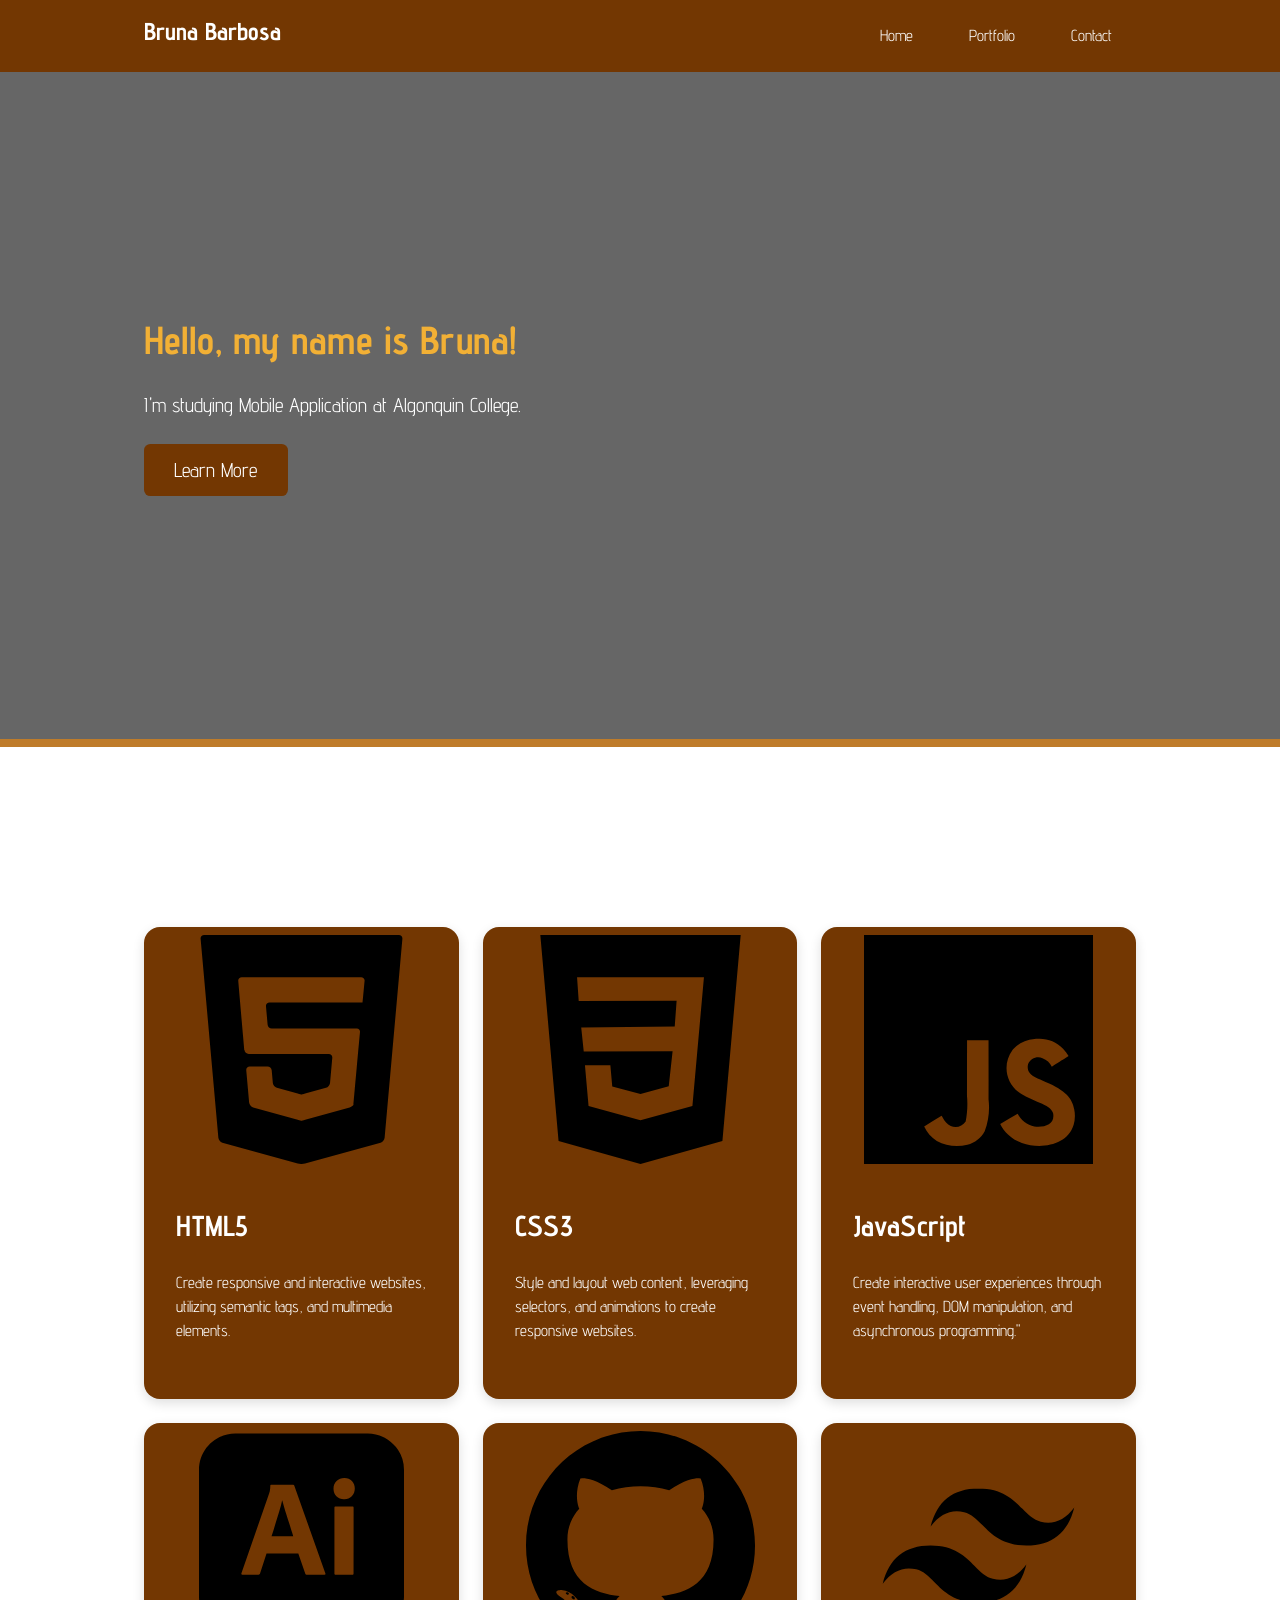
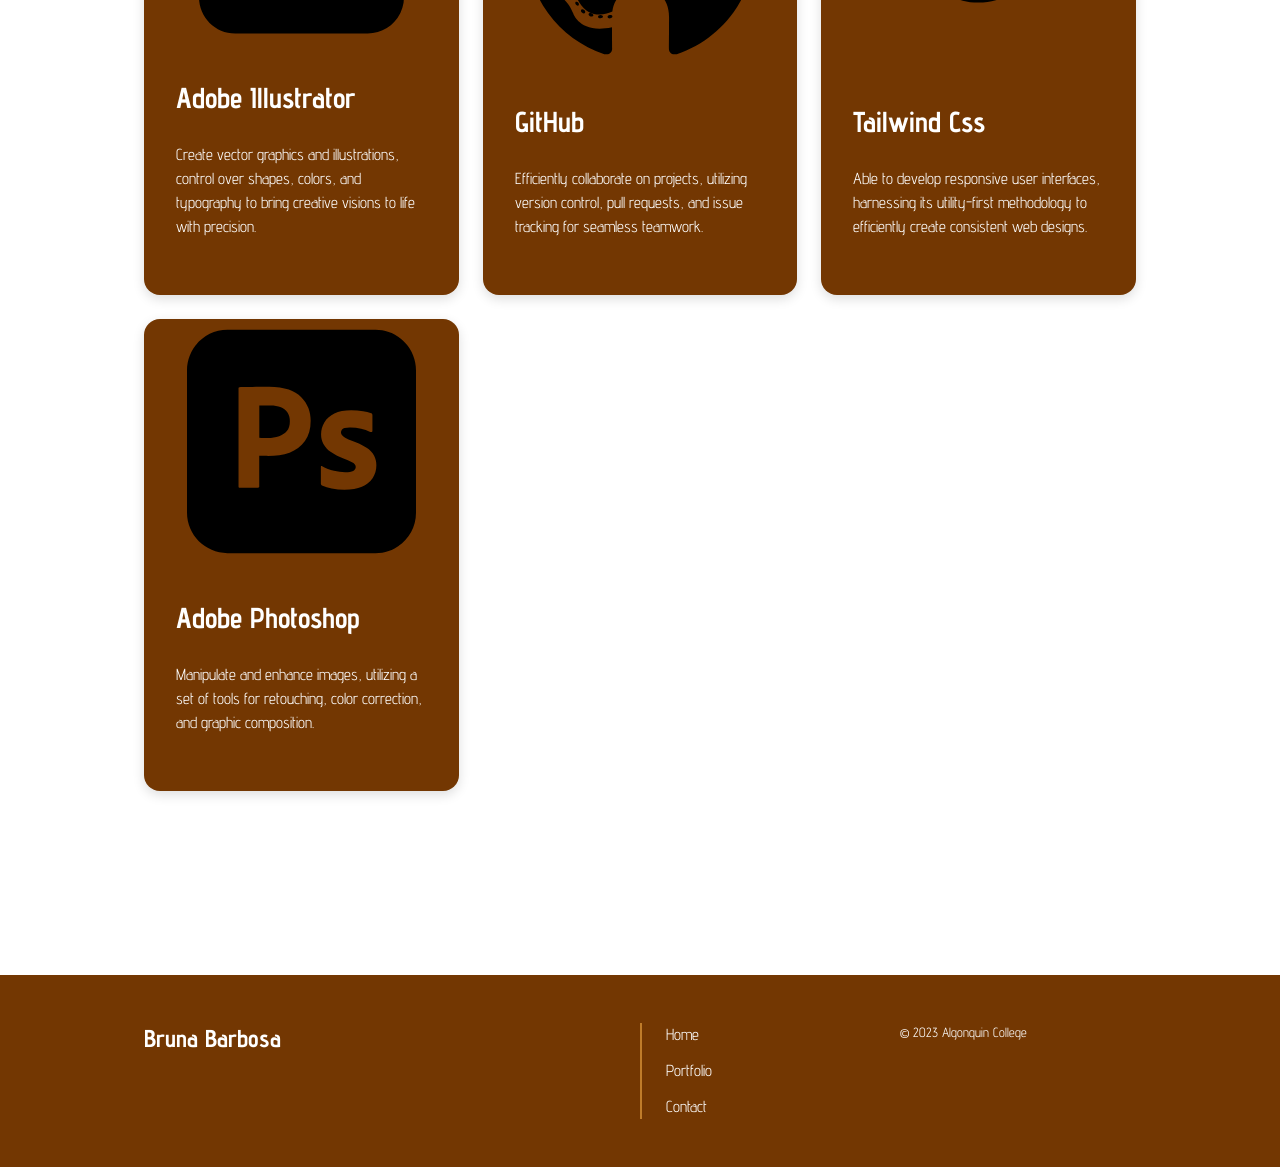
==== index.html @ 7299db68 "Full Porject done" ====
<!DOCTYPE html>
<html lang="en">
  <head>
    <meta charset="UTF-8" />
    <meta name="viewport" content="width=device-width, initial-scale=1.0" />
    <title>Bruna Barbosa</title>
    <link rel="preconnect" href="https://fonts.googleapis.com">
<link rel="preconnect" href="https://fonts.gstatic.com" crossorigin>
<link href="https://fonts.googleapis.com/css2?family=Advent+Pro:ital,wght@0,100;0,400;0,700;1,100;1,400;1,700&family=Rubik:ital,wght@0,400;0,700;1,400;1,700&display=swap" rel="stylesheet">
    <link rel="stylesheet" href="./css/main.css" />
  </head>
  <body>
    <section class="body--content">
      <header class="header">
        <div class="container">
          <h1 class="header__title">Bruna Barbosa</h1>
          <nav>
            <ul class="header__list">
              <li><a href="./index.html" class="header__link">Home</a></li>
              <li>
                <a href="./portfolio.html" class="header__link">Portfolio</a>
              </li>
              <li><a href="./contact.html" class="header__link">Contact</a></li>
            </ul>
          </nav>
        </div>
      </header>

      <section class="banner banner--large">
        <div class="container">
          <div class="banner__content">
            <h2 class="banner__title">Hello, my name is Bruna!</h2>
            <p class="banner__text">
              I'm studying Mobile Application at Algonquin College.
            </p>
            <a href="#" class="btn btn--secondary btn--large">Learn More</a>
          </div>
        </div>
      </section>

      <section class="card-group">
        <div class="container">
          <h1>Technologies</h1>
          <ul class="grid">
            <li class="grid-card">
              <div class="card">
                <img class="card__img" src="./icons/html.svg" alt="html icon" />
                <div class="card__info">
                  <h2 class="card__title">HTML5</h2>
                  <p class="card__text">
                    Create responsive and interactive websites, utilizing
                    semantic tags, and multimedia elements.
                  </p>
                </div>
              </div>
            </li>
            <li class="grid-card">
              <div class="card">
                <img class="card__img" src="./icons/css.svg" alt="css icon" />
                <div class="card__info">
                  <h2 class="card__title">CSS3</h2>
                  <p class="card__text">
                    Style and layout web content, leveraging selectors, and
                    animations to create responsive websites.
                  </p>
                </div>
              </div>
            </li>
            <li class="grid-card">
              <div class="card">
                <img
                  class="card__img"
                  src="./icons/js.svg"
                  alt="Javascript icon"
                />
                <div class="card__info">
                  <h2 class="card__title">JavaScript</h2>
                  <p class="card__text">
                    Create interactive user experiences through event
                    handling, DOM manipulation, and asynchronous programming."
                  </p>
                </div>
              </div>
            </li>
            <li class="grid-card">
              <div class="card">
                <img
                  class="card__img"
                  src="./icons/ai.svg"
                  alt="Adobe Illustrator icon"
                />
                <div class="card__info">
                  <h2 class="card__title">Adobe Illustrator</h2>
                  <p class="card__text">
                    Create vector graphics and illustrations, control over
                    shapes, colors, and typography to bring creative visions to
                    life with precision.
                  </p>
                </div>
              </div>
            </li>
            <li class="grid-card">
              <div class="card">
                <img
                  class="card__img"
                  src="./icons/github.svg"
                  alt="github icon"
                />
                <div class="card__info">
                  <h2 class="card__title">GitHub</h2>
                  <p class="card__text">
                    Efficiently collaborate on projects, utilizing version
                    control, pull requests, and issue tracking for seamless
                    teamwork.
                  </p>
                </div>
              </div>
            </li>
            <li class="grid-card">
              <div class="card">
                <img
                  class="card__img"
                  src="./icons/tailwindcss.svg"
                  alt="tailwindcss icon"
                />
                <div class="card__info">
                  <h2 class="card__title">Tailwind Css</h2>
                  <p class="card__text">
                    Able to develop responsive user interfaces, harnessing its
                    utility-first methodology to efficiently create consistent
                    web designs.
                  </p>
                </div>
              </div>
            </li>
            <li class="grid-card">
              <div class="card">
                <img
                  class="card__img"
                  src="./icons/photoshop.svg"
                  alt="photoshop icon"
                />
                <div class="card__info">
                  <h2 class="card__title">Adobe Photoshop</h2>
                  <p class="card__text">
                    Manipulate and enhance images, utilizing a set of tools for
                    retouching, color correction, and graphic composition.
                  </p>
                </div>
              </div>
            </li>
          </ul>
        </div>
      </section>
    </section>
    <footer class="footer">
      <div class="container">
        <a href="/" class="footer__logo">
          <span class="footer__title">Bruna Barbosa</span>
        </a>

        <nav class="footer__nav">
          <ul class="footer__list">
            <li><a href="./index.html" class="footer__link">Home</a></li>
            <li>
              <a href="./portfolio.html" class="footer__link">Portfolio</a>
            </li>
            <li><a href="./contact.html" class="footer__link">Contact</a></li>
          </ul>
        </nav>

        <small class="footer__copyright"> &copy; 2023 Algonquin College </small>
      </div>
    </footer>
  </body>
</html>
---- css/main.css ----
:root {
  --Brand-Primary: #fff;
  --Brand-Primary-Light: #401e01;
  --Brand-Secondary: #733702;
  --Brand-Secondary-Pale: #bf7c2a;
  --Brand-Accent: #f2b035;
  --Brand-Tertiary: #fff;
  --Brand-Quaternary: #000;
  --Shadow: 0 0.25rem 0.75rem #0002;
  --Radius: 1em;
}

/* Box sizing rules*/
*,
*::before,
*::after {
  box-sizing: border-box;
}

/* Set core root defaults */
html {
  line-height: 1.5;
  font-family: Advent Pro, system-ui, -apple-system, BlinkMacSystemFont,
    "Segoe UI", Oxygen, Ubuntu, Cantarell, "Open Sans", "Helvetica Neue",
    sans-serif;
}

html:focus-within {
  scroll-behavior: smooth;
}

/* Set core body defaults */
body {
  min-height: 100vh;
  text-rendering: optimizeSpeed;
  margin: 0;
}

/* Update default margin */
h1,
h2,
h3,
h4,
h5,
h6,
p,
figure,
blockquote,
ul,
ol,
dl,
dd {
  margin: 0 0 1.5rem;
}

/* Remove list styles on ul, ol elements with a list role, which suggests default styling will be removed */
ul[role="list"],
ol[role="list"] {
  list-style: none;
}

/* A elements that don't have a class get default styles */
a {
  text-decoration-skip-ink: auto;
  color: #36bf7f;
}

a:hover,
a:focus-visible {
  color: #d96666;
}

/* Make images easier to work with */
img,
picture {
  max-width: 100%;
  display: block;
}

svg {
  fill: currentColor;
}

svg:not(:root) {
  overflow: hidden;
}

/* Inherit fonts for inputs and buttons */
input,
button,
textarea,
select {
  font: inherit;
}

/* Remove all animations, transitions and smooth scroll for people that prefer not to see them */
@media (prefers-reduced-motion: reduce) {
  html:focus-within {
    scroll-behavior: auto;
  }

  *,
  *::before,
  *::after {
    animation-duration: 0.01ms !important;
    animation-iteration-count: 1 !important;
    transition-duration: 0.01ms !important;
    scroll-behavior: auto !important;
  }
}

/* ---------- Containers ---------- */

.container {
  width: min(65em, 100%);
  margin: 0 auto;
  padding-left: 1.5rem;
  padding-right: 1.5rem;
}

.container--text {
  width: min(45em, 100%);
}

/* Basic Button */

.btn {
  display: inline-block;
  padding: 0.55em 1.5em 0.5em;
  background-color: #394a59;
  border: 0.125 rem solid #394a59;
  color: #fff;
  border-radius: 0.25em;

  /* Link necessary styles */
  text-decoration: none;

  /* button necessary styles */
  cursor: pointer;
  font-family: inherit;
  font-size: inherit;
}

.btn:hover,
btn:focus-visible {
  background-color: var(--Brand-Accent);
  border-color: var(--Brand-Accent);
}

.btn--secondary {
  background-color: #36bf7f;
  border-color: #36bf7f;
  color: #000;
}

.btn--secondary:hover,
.btn--secondary:focus-visible {
  background-color: #75d3a7;
  border-color: #75d3a7;
  color: #000;
}

.btn--large {
  font-size: 1.15 rem;
}

/* Navbar Styles */

.header {
  background-color: var(--Brand-Secondary);
  color: var(--Brand-Tertiary);
}

.header .container {
  display: flex;
  flex-direction: column;
  align-items: center;
  gap: 1.5rem;
  padding-left: 0;
  padding-right: 0;
}

.header__title {
  padding-top: 1rem;
  font-size: 1.525rem;
  font-weight: bold;
  line-height: 1.3;
}

.header__list {
  padding: 0;
  margin: 0;
  list-style-type: none;
  flex-direction: column;
  display: block;
  width: 100%;
}

.header__link {
  color: var(--Brand-Tertiary);
  text-decoration: none;
  align-items: center;
  text-align: center;
  display: block;
  padding: 0.9rem;
}

.header__link:hover,
.header__link:focus {
  color: var(--Brand-Tertiary);
  background-color: var(--Brand-Secondary-Pale);
}

@media only screen and (min-width: 45em) {
  .header .container {
    flex-direction: row;
    justify-content: space-between;
    padding-left: 1.5rem;
    padding-right: 1.5rem;
  }

  .header__list {
    display: flex;
    flex-direction: row;
    width: auto;
    gap: 0.5rem;
  }

  .header__title {
    display: flex;
    align-items: center;
  }

  .header__link {
    display: flex;
    padding: 1.5rem;
  }
}

/* ---------- Banner ---------- */
.banner {
  background-image: linear-gradient(to bottom, #0009, #0009),
    url(../images/Banner.jpg);
  background-position: center;
  background-size: cover;
  border-bottom: 0.5rem solid var(--Brand-Secondary-Pale);

  .banner__title,
  .banner__text,
  .btn {
    translate: -3rem;
    opacity: 0;
    animation: slide_in 0.5s 1s forwards;
  }

  .banner__text {
    animation-delay: 1.2s;
  }

  .btn {
    animation-delay: 1.4s;
  }

  .banner__content {
    animation: wiggle 2s linear;
    animation-delay: 1.6s;
  }
}

.banner .container {
  min-height: 50vh;
  display: flex;
  justify-content: flex;
  align-items: center;
  padding-top: 3rem;
  padding-bottom: 3rem;
}

.banner__content {
  width: min(35em, 100%);
}

.banner__title {
  font-size: 1.756rem;
  line-height: 1.3;
  color: var(--Brand-Accent);
}

.banner__text {
  font-size: 1.15rem;
  color: var(--Brand-Tertiary);
}

.banner--large {
  min-height: 75vh;
  display: flex;
  align-items: center;
}

@media only screen and (min-width: 45em) {
  .banner__title {
    font-size: 2.069rem;
  }
  .banner__text,
  .btn--large {
    font-size: 1.2rem;
  }
}

@media only screen and (min-width: 60em) {
  .banner__title {
    font-size: 2.444rem;
  }

  .banner__text,
  .btn--large {
    font-size: 1.25rem;
  }
}

/* ---------- Animations ---------- */

@keyframes slide_in {
  from {
    translate: -3rem;
    opacity: 0;
  }

  to {
    translate: 0;
    opacity: 1;
  }
}

@keyframes wiggle {
  0%,
  7% {
    transform: rotateZ(0);
  }
  15% {
    transform: rotateZ(-15deg);
  }
  20% {
    transform: rotateZ(10deg);
  }
  25% {
    transform: rotateZ(-10deg);
  }
  30% {
    transform: rotateZ(6deg);
  }
  35% {
    transform: rotateZ(-4deg);
  }
  40%,
  100% {
    transform: rotateZ(0);
  }
}

/* Card Groups */

img {
  width: 100%;
  display: block;
}

.body--content {
  background-color: var(--Brand-Primary);
  min-height: 100vh;
}

.card-group {
  display: grid;
  padding: 10rem 0;
}

.card-group h1 {
  color: var(--Brand-Tertiary);
}

h1 .card-group {
  font-size: 1.728rem;
  padding-bottom: 1rem;
}

.grid {
  display: grid;
  gap: 1.5rem;
  grid-template-columns: repeat(1, 1fr);
  padding: 0;
}

.card-grid {
  display: grid;
  gap: 1.5rem;
  padding: 1.5rem;
}

.grid-card {
  background-color: var(--Brand-Secondary);
  box-shadow: var(--Shadow);
  border-radius: var(--Radius);
  display: block;
}

.card {
  display: flex;
  flex-direction: column;
  container-type: inline-size;
  color: var(--Brand-Tertiary);
  text-decoration: none;
  background-size: cover;
  background-position: center;
  border-radius: var(--Radius);
  background-image: linear-gradient(to bottom, #0009, #0009), var(--bg-image);
  border-top-right-radius: var(--Radius);
  border-top-left-radius: var(--Radius);
  overflow: hidden;
  aspect-ratio: 4 / 6;
}

.card:hover {
  .btn {
    background-color: var(--Brand-Primary-Light);
  }
  color: var(--Brand-Secondary);
}

.card__img {
  border-top-right-radius: var(--Radius);
  border-top-left-radius: var(--Radius);
  padding: 0.5rem;
  border-radius: var(--Radius);
  overflow: hidden;
}

.card__info {
  padding: 2rem;
  display: flex;
  align-items: flex-start;
  flex-direction: column;
  justify-content: ;
}

.card__title {
  font-size: 1.424rem;
}

.card__text {
  color: var(--Brand-Tertiary);
  display: block;
}

.btn {
  background-color: var(--Brand-Secondary);
  color: var(--Brand-Tertiary);
  padding: 0.7rem 1.9rem;
  border-radius: 0.4rem;
}

@media only screen and (min-width: 45em) {
  .card-group {
    gap: 1.5rem;
    padding-top: 6rem;
  }

  .grid {
    grid-template-columns: repeat(2, 1fr);
  }

  .card-grid {
    grid-template-columns: repeat(2, 1fr);
  }

  .card__title {
    font-size: 1.602rem;
  }

  h1 {
    font-size: 2.074rem;
  }
}

@media only screen and (min-width: 60em) {
  .card-group {
    gap: 1.5rem;
    padding-top: 6rem;
  }

  .grid {
    grid-template-columns: repeat(3, 1fr);
  }

  .card-grid {
    grid-template-columns: repeat(3, 1fr);
  }

  .card__title {
    font-size: 1.802rem;
  }

  h1 {
    font-size: 2.488rem;
  }
}

/* ---------- Sign Up Form ---------- */

.sign-up {
  background-color: var(--color-secondary);
  min-height: 100vh;
  display: flex;
  align-items: center;
  padding: 3rem 0;
}

.sign-up__wrap {
  background-color: var(--Brand-Primary-Light);
  border-radius: 1.5rem;
  box-shadow: 0 0.25rem 1rem #0002;
  overflow: hidden;
  display: grid;
  --cols: 1;
  grid-template-columns: repeat(var(--cols), 1fr);
}

.sign-up__form {
  padding: 3rem 1.5rem;
  display: grid;
  --cols: 1;
  grid-template-columns: repeat(var(--cols), 1fr);
  gap: 1.5rem;
}

.sign-up__form p {
  font-size: 1em;
  color: var(--Brand-Tertiary);
}

.form-unit .full {
  grid-column: 1 / -1;
}

.sign-up__title {
  margin-bottom: 0;
  color: var(--Brand-Tertiary);
}

input,
textarea {
  display: block;
  width: 100%;
  padding: 0.25rem;
  border: 0.0625rem solid #ccc;
  border-radius: 0.25rem;
}

label {
  display: block;
  width: 100%;
  font-size: 0.875rem;
  font-weight: bold;
  text-transform: uppercase;
  margin-bottom: 0.25rem;
  color: var(--Brand-Tertiary);
}

@media only screen and (min-width: 45em) {
  .contact-info {
    grid-template-columns: repeat(2, 1fr);
  }

  .sign-up__form p {
    font-size: 1.125em;
  }
}

/* Footer Styles */

.footer {
  background-color: var(--Brand-Secondary);
  color: var(--Brand-Tertiary);
}

.footer .container {
  padding-top: 3rem;
  padding-bottom: 3rem;
  display: flex;
  flex-direction: column;
  gap: 1.5rem;
}

.footer__logo {
  display: flex;
  gap: 0.75rem;
  align-items: center;
  color: #fff;
  text-decoration: none;
}

.footer__logo:hover,
.footer__logo:focus {
  color: var(--Brand-Secondary-Pale);
}

.footer__icon {
  width: 4rem;
}

.footer__title {
  font-size: 1.525rem;
  font-weight: bold;
  line-height: 1.3;
}

.footer__list {
  padding-left: 1.5rem;
  margin: 0;
  border-left: 0.125rem solid var(--Brand-Secondary-Pale);
  list-style-type: none;
  display: flex;
  flex-direction: column;
  gap: 0.75rem;
}

.footer__link {
  color: var(--Brand-Tertiary);
  text-decoration: none;
}

.footer__link:hover,
.footer__link:focus {
  color: var(--Brand-Secondary-Pale);
}

@media only screen and (min-width: 45em) {
  .footer .container {
    flex-direction: row;
    justify-content: space-between;
  }

  .footer__logo {
    flex: 2 0;
    align-items: flex-start;
  }

  .footer__nav,
  .footer__copyright {
    flex: 1 0;
  }
}
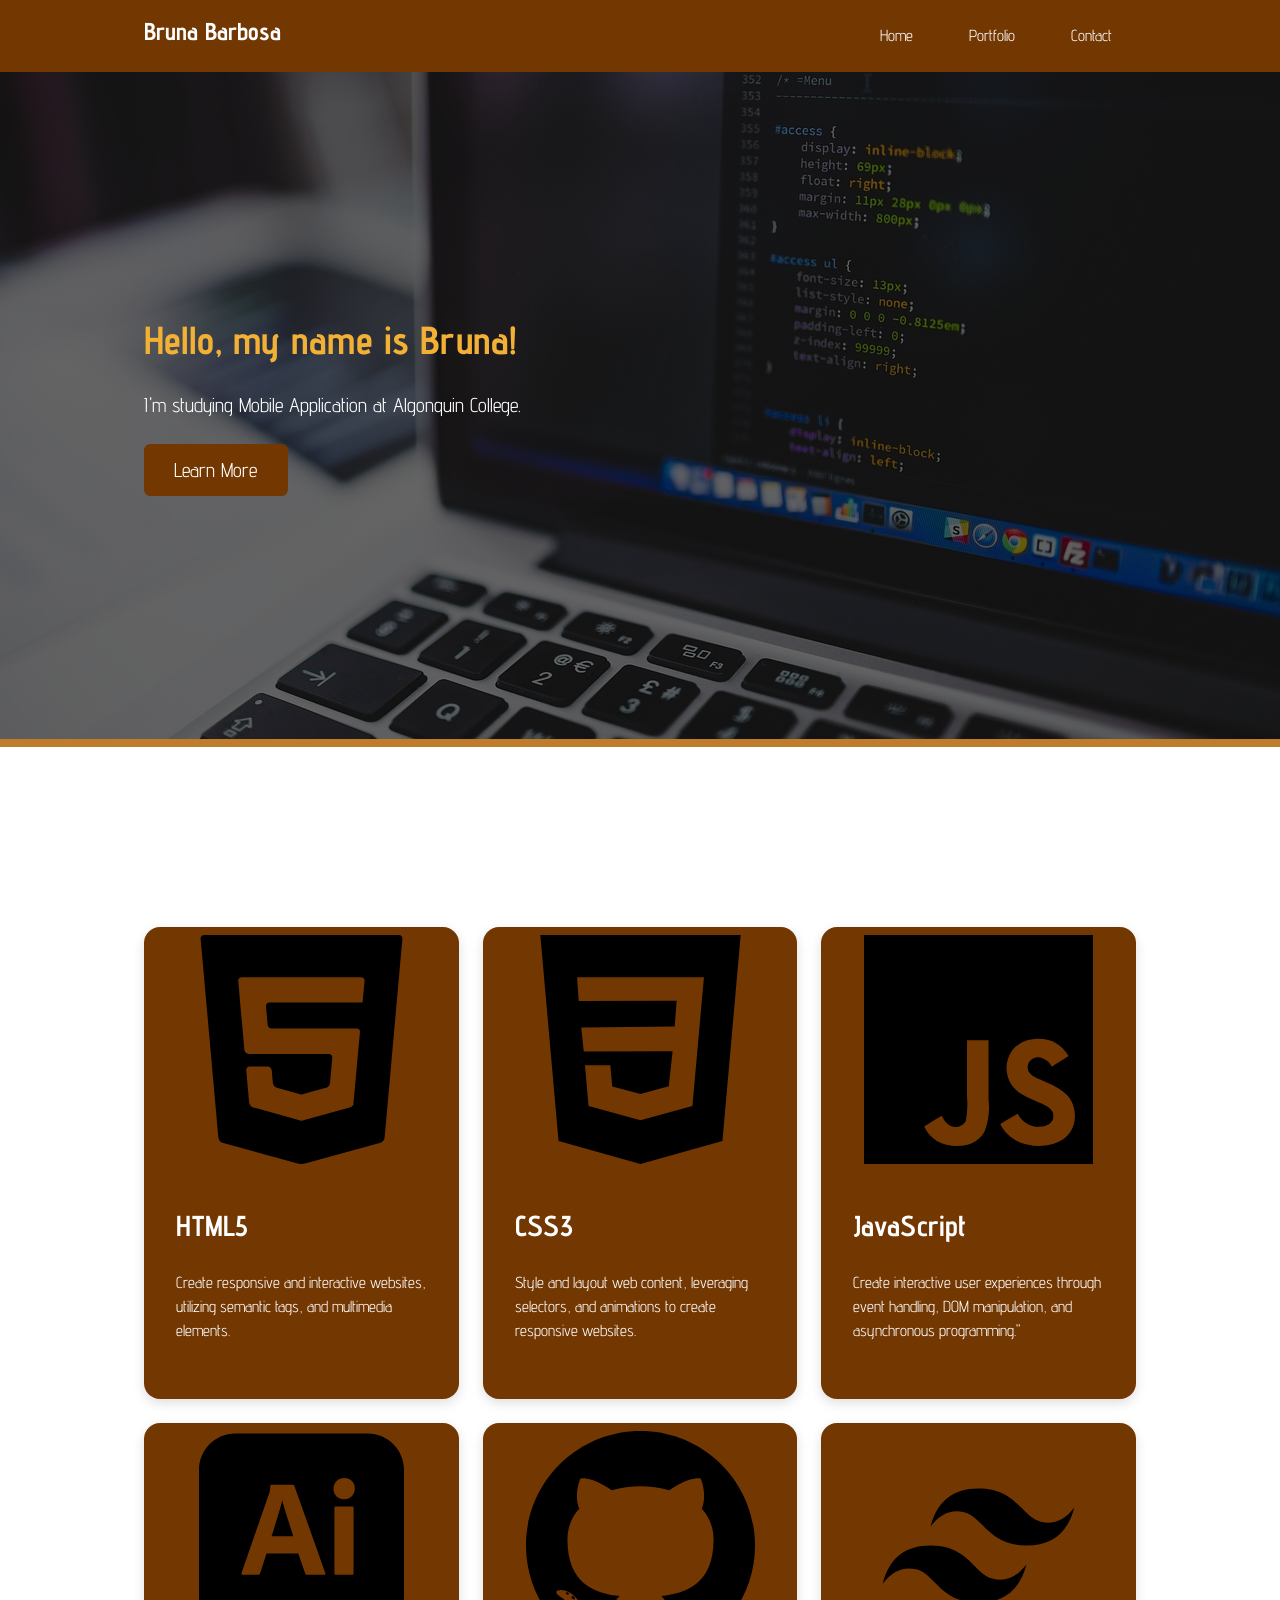
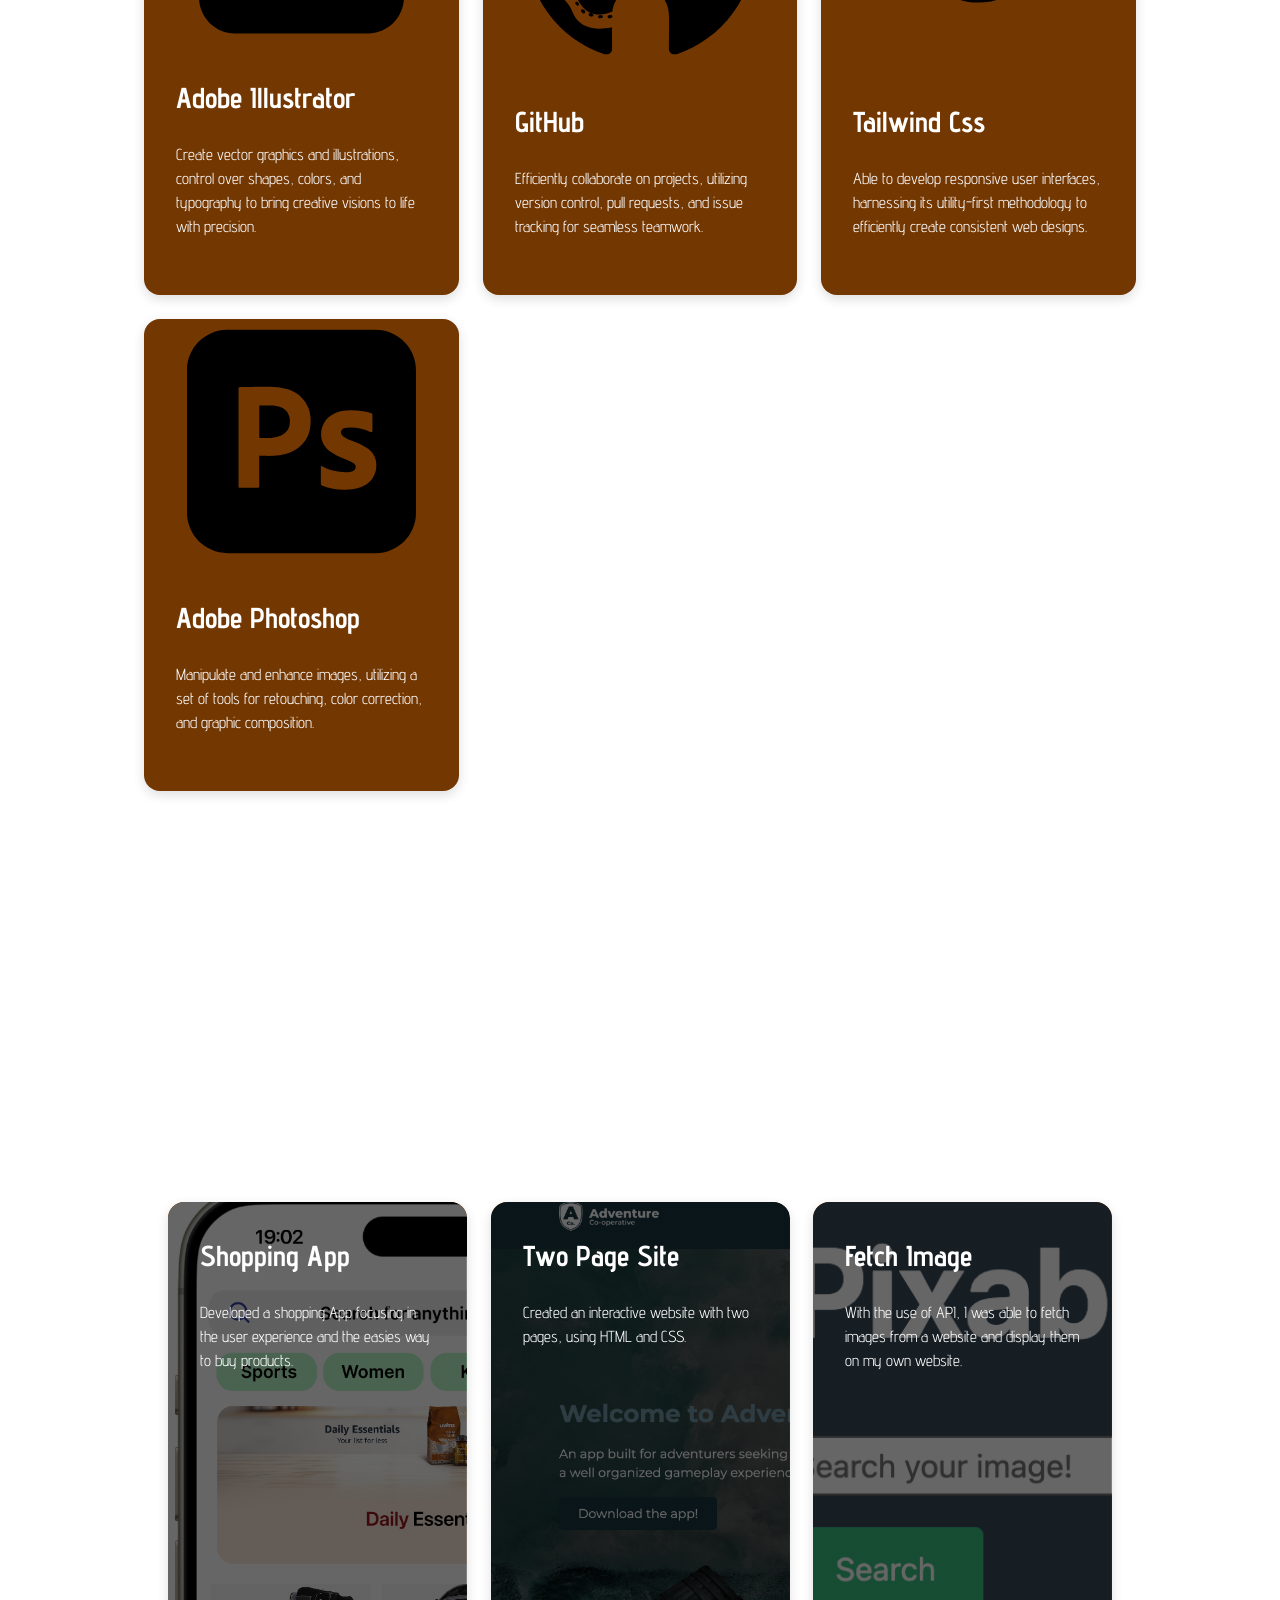
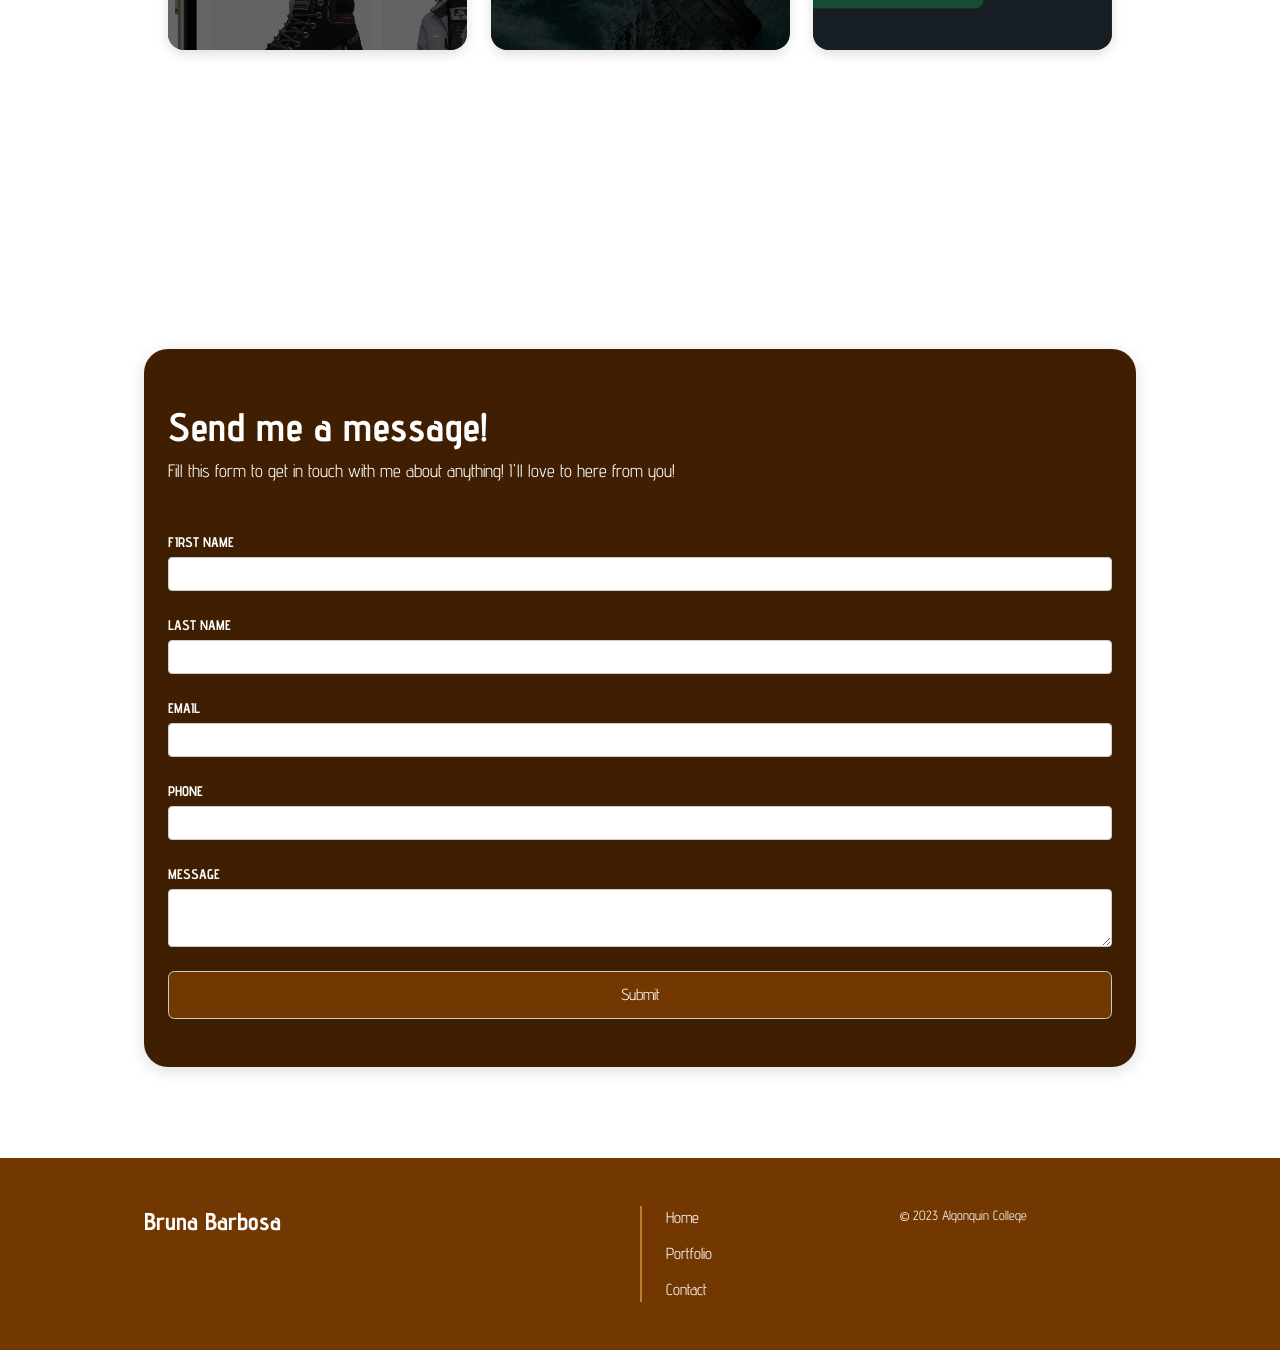
==== commit 9647c265: "restructured layout" ====
--- a/index.html
+++ b/index.html
@@ -4,9 +4,12 @@
     <meta charset="UTF-8" />
     <meta name="viewport" content="width=device-width, initial-scale=1.0" />
     <title>Bruna Barbosa</title>
-    <link rel="preconnect" href="https://fonts.googleapis.com">
-<link rel="preconnect" href="https://fonts.gstatic.com" crossorigin>
-<link href="https://fonts.googleapis.com/css2?family=Advent+Pro:ital,wght@0,100;0,400;0,700;1,100;1,400;1,700&family=Rubik:ital,wght@0,400;0,700;1,400;1,700&display=swap" rel="stylesheet">
+    <link rel="preconnect" href="https://fonts.googleapis.com" />
+    <link rel="preconnect" href="https://fonts.gstatic.com" crossorigin />
+    <link
+      href="https://fonts.googleapis.com/css2?family=Advent+Pro:ital,wght@0,100;0,400;0,700;1,100;1,400;1,700&family=Rubik:ital,wght@0,400;0,700;1,400;1,700&display=swap"
+      rel="stylesheet"
+    />
     <link rel="stylesheet" href="./css/main.css" />
   </head>
   <body>
@@ -18,7 +21,9 @@
             <ul class="header__list">
               <li><a href="./index.html" class="header__link">Home</a></li>
               <li>
-                <a href="./portfolio.html" class="header__link">Portfolio</a>
+                <a href="./index.html/projects" class="header__link"
+                  >Portfolio</a
+                >
               </li>
               <li><a href="./contact.html" class="header__link">Contact</a></li>
             </ul>
@@ -38,7 +43,7 @@
         </div>
       </section>
 
-      <section class="card-group">
+      <section class="card-group" id="languages">
         <div class="container">
           <h1>Technologies</h1>
           <ul class="grid">
@@ -76,8 +81,8 @@
                 <div class="card__info">
                   <h2 class="card__title">JavaScript</h2>
                   <p class="card__text">
-                    Create interactive user experiences through event
-                    handling, DOM manipulation, and asynchronous programming."
+                    Create interactive user experiences through event handling,
+                    DOM manipulation, and asynchronous programming."
                   </p>
                 </div>
               </div>
@@ -152,7 +157,117 @@
           </ul>
         </div>
       </section>
+
+      <section class="container" id="projects">
+        <div class="card-group">
+          <h1>Portfolio</h1>
+          <ul class="card-grid">
+            <li class="grid-card">
+              <div class="card">
+                <a
+                  class="card"
+                  style="--bg-image: url('../images/APP.png')"
+                  href="https://www.figma.com/proto/wy61FBydofaCB5WBXFEt9e/Wireframes?page-id=1%3A5&type=design&node-id=270-2281&viewport=1409%2C983%2C0.52&t=BCJhr9bCCUDdV3FK-1&scaling=scale-down&starting-point-node-id=270%3A2281&mode=design"
+                >
+                  <div class="card__info">
+                    <h2 class="card__title">Shopping App</h2>
+                    <p class="card__text">
+                      Developed a shopping App focusing in the user experience
+                      and the easies way to buy products.
+                    </p>
+                  </div>
+                </a>
+              </div>
+            </li>
+            <li class="grid-card">
+              <div class="card">
+                <a
+                  class="card"
+                  style="--bg-image: url('../images/two-page.png')"
+                  href="https://duar0029.github.io/mad9013-project-two-page-site/"
+                >
+                  <div class="card__info">
+                    <h2 class="card__title">Two Page Site</h2>
+                    <p class="card__text">
+                      Created an interactive website with two pages, using HTML
+                      and CSS.
+                    </p>
+                  </div>
+                </a>
+              </div>
+            </li>
+            <li class="grid-card">
+              <div class="card">
+                <a
+                  class="card"
+                  style="--bg-image: url('../images/pixabay-fetch.png')"
+                  href="https://duar0029.github.io/Hybrid-7/"
+                >
+                  <div class="card__info">
+                    <h2 class="card__title">Fetch Image</h2>
+                    <p class="card__text">
+                      With the use of API, I was able to fetch images from a
+                      website and display them on my own website.
+                    </p>
+                  </div>
+                </a>
+              </div>
+            </li>
+          </ul>
+        </div>
+      </section>
+
+      <section class="sign-up">
+        <div class="container">
+          <div class="sign-up__wrap">
+            <form action="#" class="sign-up__form">
+              <div class="form-unit full">
+                <h1 class="sign-up__title">Send me a message!</h1>
+                <p>
+                  Fill this form to get in touch with me about anything! I'll
+                  love to here from you!
+                </p>
+              </div>
+
+              <div class="form-unit">
+                <label for="fName">First Name</label>
+                <input type="text" id="fName" name="fName" />
+              </div>
+
+              <div class="form-unit">
+                <label for="lName">Last Name</label>
+                <input type="text" id="lName" name="lName" />
+              </div>
+
+              <div class="form-unit">
+                <label for="email">Email</label>
+                <input type="text" id="email" name="email" />
+              </div>
+
+              <div class="form-unit">
+                <label for="tel">Phone</label>
+                <input type="text" id="tel" name="tel" />
+              </div>
+
+              <div class="form-unit full">
+                <label for="message">Message</label>
+                <textarea
+                  type="text"
+                  id="message"
+                  name="message"
+                  required
+                ></textarea>
+              </div>
+
+              <div class="form-unit full">
+                <input class="btn" type="submit" value="Submit" />
+              </div>
+            </form>
+          </div>
+        </div>
+      </section>
     </section>
+
     <footer class="footer">
       <div class="container">
         <a href="/" class="footer__logo">
--- a/css/main.css
+++ b/css/main.css
@@ -245,18 +245,18 @@
   background-size: cover;
   border-bottom: 0.5rem solid var(--Brand-Secondary-Pale);
 
-  .banner__title,
+  /* .banner__title,
   .banner__text,
   .btn {
     translate: -3rem;
     opacity: 0;
     animation: slide_in 0.5s 1s forwards;
-  }
-
-  .banner__text {
+  } */
+
+  /* .banner__text {
     animation-delay: 1.2s;
-  }
-
+  } */
+  /* 
   .btn {
     animation-delay: 1.4s;
   }
@@ -264,7 +264,7 @@
   .banner__content {
     animation: wiggle 2s linear;
     animation-delay: 1.6s;
-  }
+  } */
 }
 
 .banner .container {
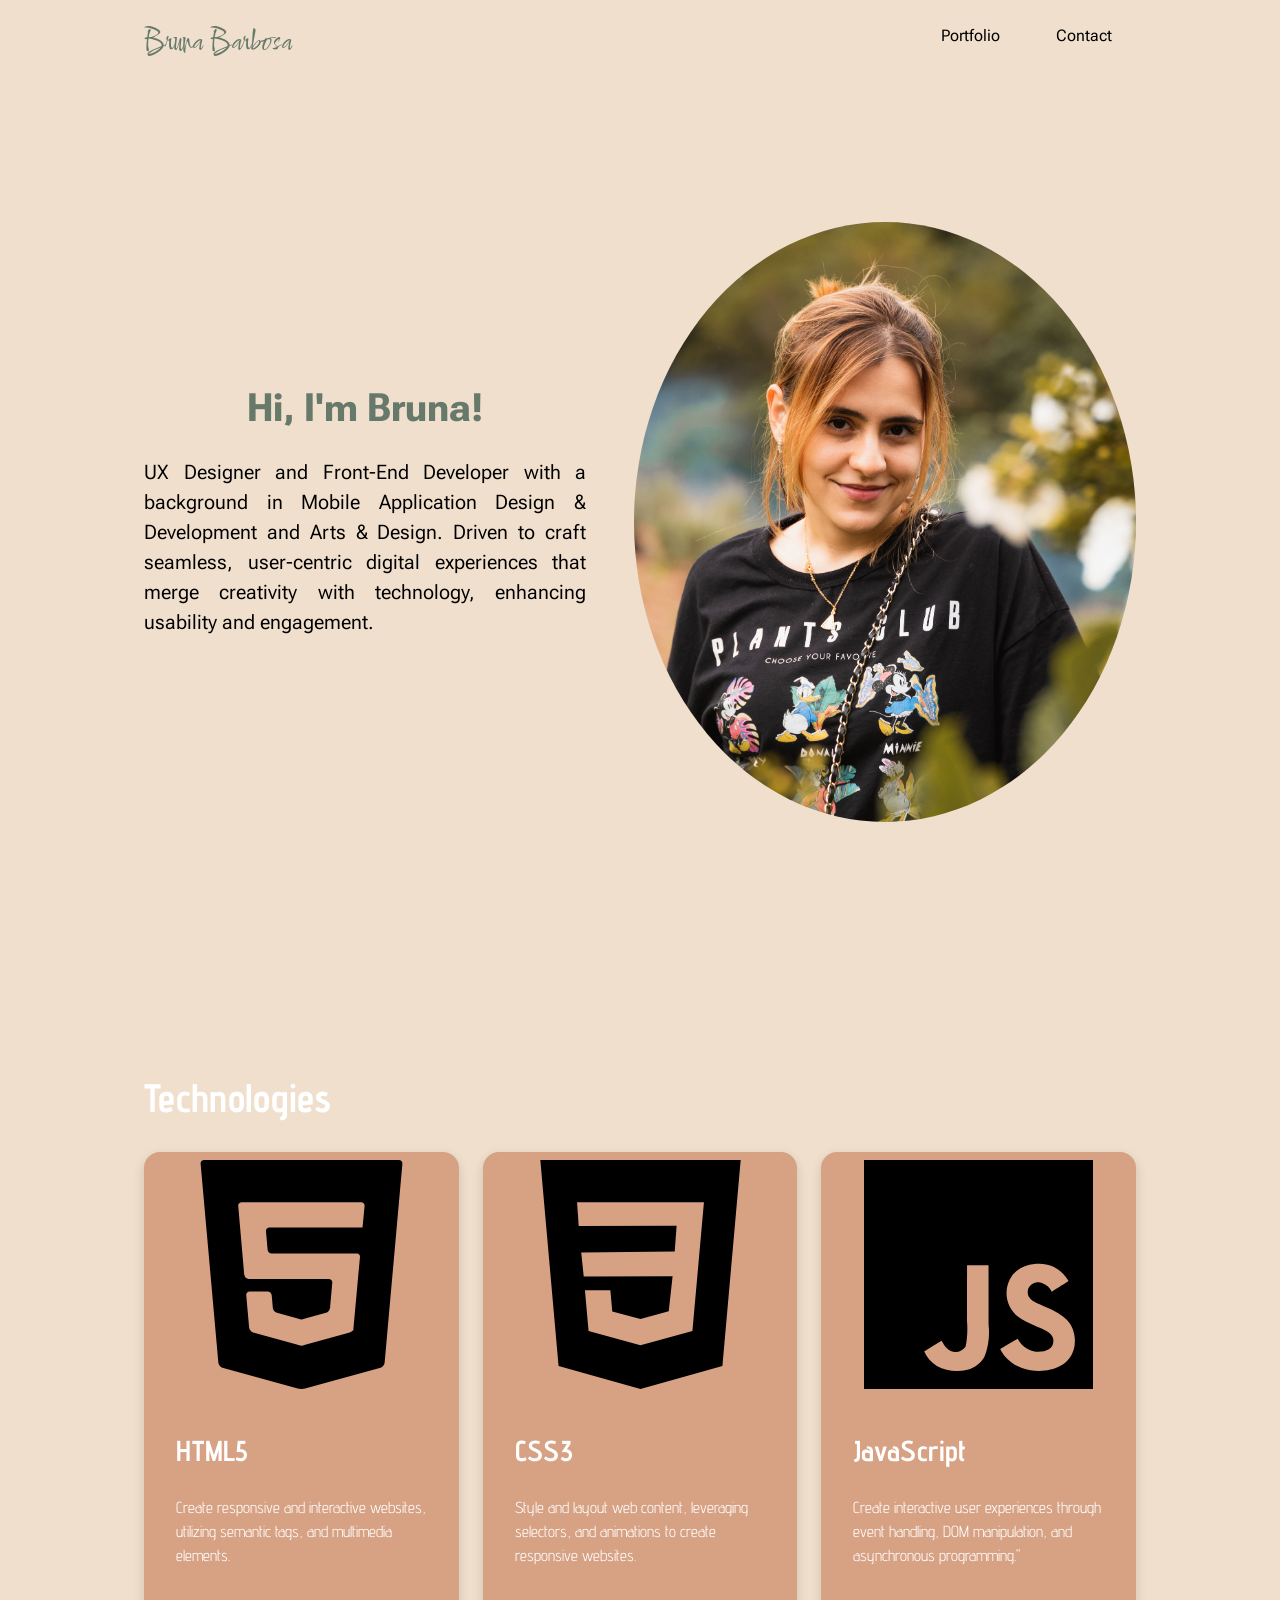
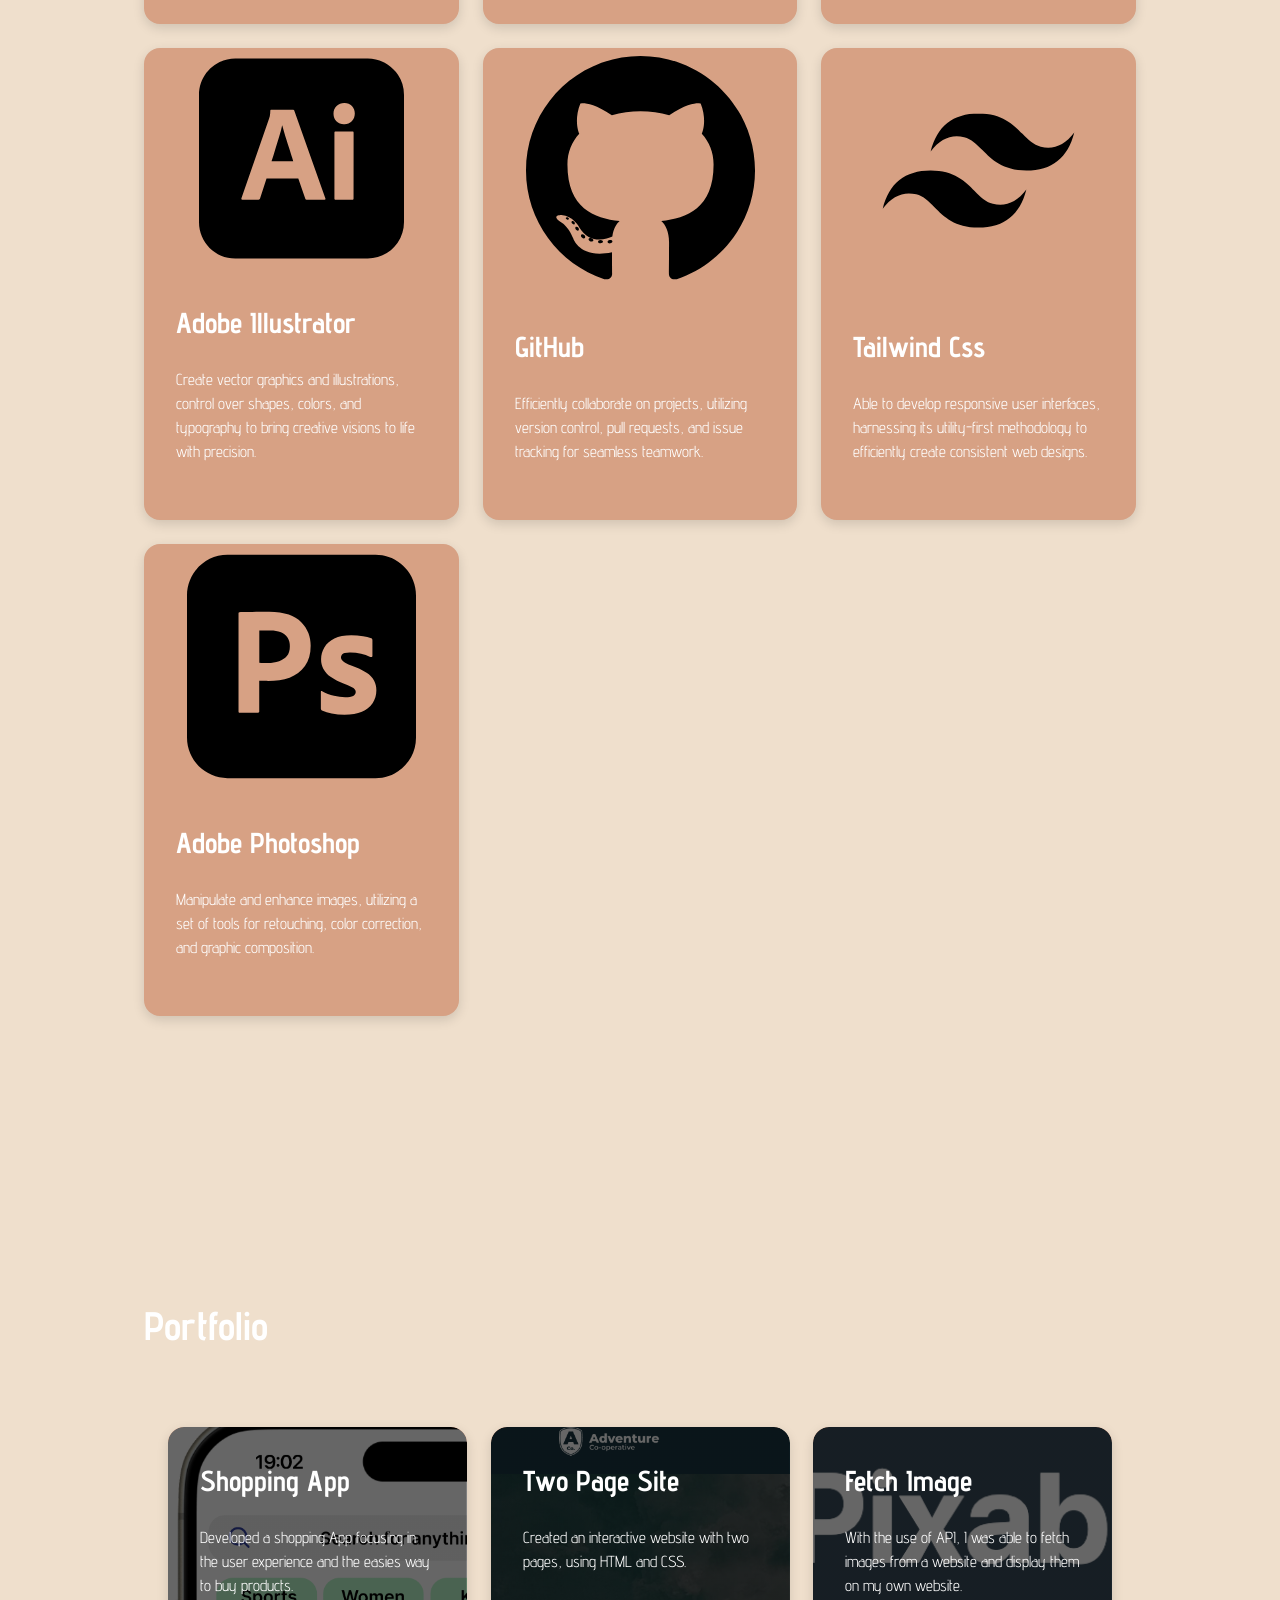
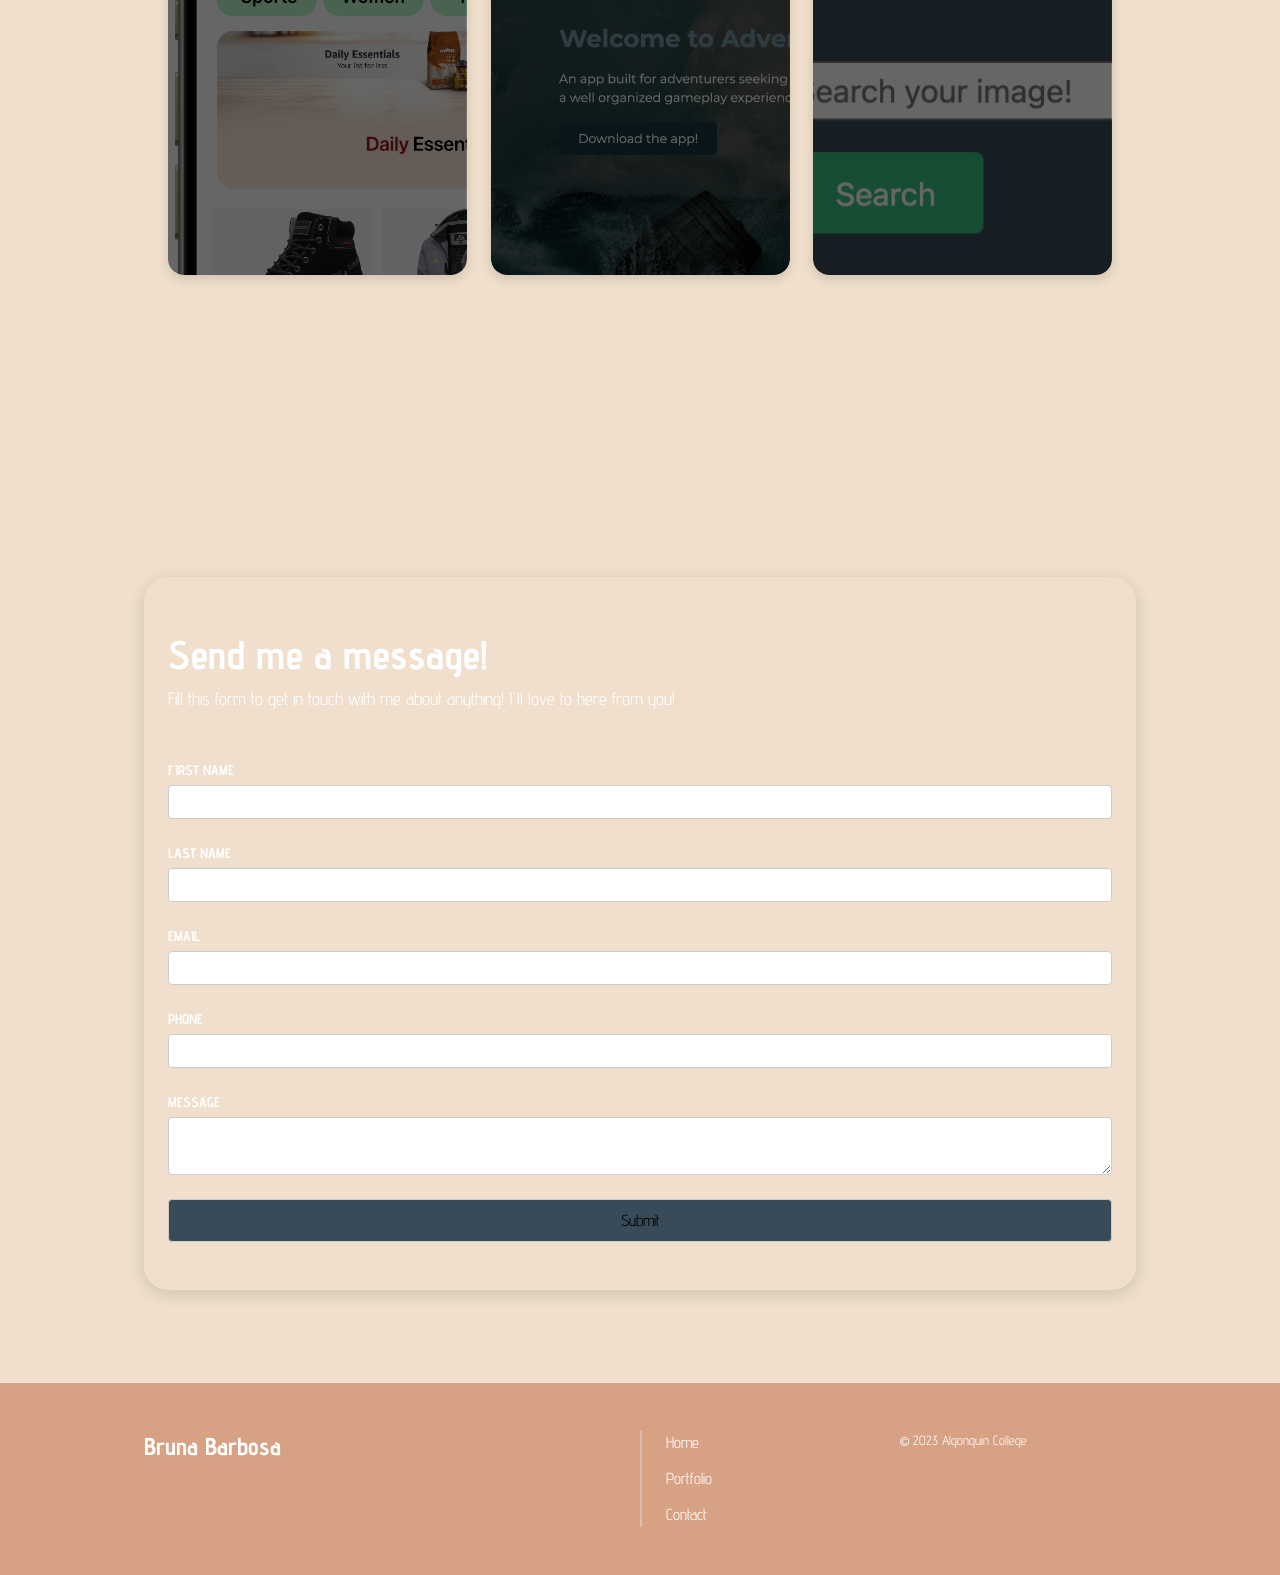
==== commit f587be71: "changes for mobile and colours" ====
--- a/index.html
+++ b/index.html
@@ -10,16 +10,25 @@
       href="https://fonts.googleapis.com/css2?family=Advent+Pro:ital,wght@0,100;0,400;0,700;1,100;1,400;1,700&family=Rubik:ital,wght@0,400;0,700;1,400;1,700&display=swap"
       rel="stylesheet"
     />
+    <link rel="preconnect" href="https://fonts.googleapis.com" />
+    <link rel="preconnect" href="https://fonts.gstatic.com" crossorigin />
+    <link
+      href="https://fonts.googleapis.com/css2?family=Comforter&display=swap"
+      rel="stylesheet"
+    />
+    <link
+      href="https://fonts.googleapis.com/css2?family=Roboto+Flex:opsz,wght@8..144,100..1000&display=swap"
+      rel="stylesheet"
+    />
     <link rel="stylesheet" href="./css/main.css" />
   </head>
   <body>
     <section class="body--content">
       <header class="header">
         <div class="container">
-          <h1 class="header__title">Bruna Barbosa</h1>
+          <a href="./index.html" class="header__title">Bruna Barbosa</a>
           <nav>
             <ul class="header__list">
-              <li><a href="./index.html" class="header__link">Home</a></li>
               <li>
                 <a href="./index.html/projects" class="header__link"
                   >Portfolio</a
@@ -34,11 +43,13 @@
       <section class="banner banner--large">
         <div class="container">
           <div class="banner__content">
-            <h2 class="banner__title">Hello, my name is Bruna!</h2>
+            <h2 class="banner__title">Hi, I'm Bruna!</h2>
             <p class="banner__text">
-              I'm studying Mobile Application at Algonquin College.
+              UX Designer and Front-End Developer with a background in Mobile Application Design & Development and Arts & Design. Driven to craft seamless, user-centric digital experiences that merge creativity with technology, enhancing usability and engagement. 
             </p>
-            <a href="#" class="btn btn--secondary btn--large">Learn More</a>
+          </div>
+          <div class="banner__img">
+            <img src="./images/bruninha-2.JPG" alt="picture of Bruna">
           </div>
         </div>
       </section>
--- a/css/main.css
+++ b/css/main.css
@@ -1,11 +1,11 @@
 :root {
-  --Brand-Primary: #fff;
-  --Brand-Primary-Light: #401e01;
-  --Brand-Secondary: #733702;
-  --Brand-Secondary-Pale: #bf7c2a;
-  --Brand-Accent: #f2b035;
+  --Brand-Primary: #ba8e7a;
+  --Brand-Primary-Light: #efdfcc;
+  --Brand-Secondary: #d7a184;
+  --Brand-Secondary-Pale: #d4c2ad;
   --Brand-Tertiary: #fff;
   --Brand-Quaternary: #000;
+  --Brand-Accent: #66796b;
   --Shadow: 0 0.25rem 0.75rem #0002;
   --Radius: 1em;
 }
@@ -129,7 +129,7 @@
   padding: 0.55em 1.5em 0.5em;
   background-color: #394a59;
   border: 0.125 rem solid #394a59;
-  color: #fff;
+  color: #000;
   border-radius: 0.25em;
 
   /* Link necessary styles */
@@ -167,8 +167,10 @@
 /* Navbar Styles */
 
 .header {
-  background-color: var(--Brand-Secondary);
-  color: var(--Brand-Tertiary);
+  background-color: var(--Brand-Primary-Light);
+  position: sticky;
+  top: 0;
+  color: #000;
 }
 
 .header .container {
@@ -176,14 +178,14 @@
   flex-direction: column;
   align-items: center;
   gap: 1.5rem;
-  padding-left: 0;
-  padding-right: 0;
 }
 
 .header__title {
   padding-top: 1rem;
-  font-size: 1.525rem;
-  font-weight: bold;
+  color: var(--Brand-Accent);
+  text-decoration: none;
+  font-family: "Comforter";
+  font-size: 2.027rem;
   line-height: 1.3;
 }
 
@@ -197,7 +199,8 @@
 }
 
 .header__link {
-  color: var(--Brand-Tertiary);
+  color: var(--Brand-Quaternary);
+  font-family: "Roboto Flex";
   text-decoration: none;
   align-items: center;
   text-align: center;
@@ -207,8 +210,13 @@
 
 .header__link:hover,
 .header__link:focus {
-  color: var(--Brand-Tertiary);
-  background-color: var(--Brand-Secondary-Pale);
+  color: var(--Brand-Accent);
+  background-color: var(--Brand-Primary-Light);
+}
+
+.header__title:hover,
+.header__title:focus {
+  color: var(--Brand-Accent);
 }
 
 @media only screen and (min-width: 45em) {
@@ -239,71 +247,80 @@
 
 /* ---------- Banner ---------- */
 .banner {
-  background-image: linear-gradient(to bottom, #0009, #0009),
-    url(../images/Banner.jpg);
+  /* background-image: linear-gradient(to bottom, #0009, #0009),
+    url(../images/Banner.jpg); */
   background-position: center;
   background-size: cover;
-  border-bottom: 0.5rem solid var(--Brand-Secondary-Pale);
-
-  /* .banner__title,
-  .banner__text,
-  .btn {
-    translate: -3rem;
-    opacity: 0;
-    animation: slide_in 0.5s 1s forwards;
-  } */
-
-  /* .banner__text {
-    animation-delay: 1.2s;
-  } */
-  /* 
-  .btn {
-    animation-delay: 1.4s;
-  }
-
-  .banner__content {
-    animation: wiggle 2s linear;
-    animation-delay: 1.6s;
-  } */
+
+  /* border-bottom: 0.5rem solid var(--Brand-Secondary-Pale); */
 }
 
 .banner .container {
   min-height: 50vh;
   display: flex;
-  justify-content: flex;
+  flex-direction: column;
+  justify-content: center;
   align-items: center;
   padding-top: 3rem;
   padding-bottom: 3rem;
 }
 
+.container {
+  gap: 3rem;
+}
+
 .banner__content {
   width: min(35em, 100%);
+  display: flex;
+  flex-direction: column;
+  align-items: center;
+  justify-content: center;
 }
 
 .banner__title {
-  font-size: 1.756rem;
+  /* font-size: 2.986rem; */
+  font-family: "Roboto Flex";
   line-height: 1.3;
   color: var(--Brand-Accent);
 }
 
 .banner__text {
-  font-size: 1.15rem;
-  color: var(--Brand-Tertiary);
+  /* font-size: 1.15rem; */
+  font-family: "Roboto Flex";
+  text-align: justify;
+  color: var(--Brand-Quaternary);
 }
 
 .banner--large {
-  min-height: 75vh;
+  min-height: 100vh;
   display: flex;
   align-items: center;
 }
 
+.banner__img img {
+  max-width: 20.625rem;
+  max-height: 18.75rem;
+  width: auto;
+  height: auto;
+  border-radius: 50%;
+}
+
 @media only screen and (min-width: 45em) {
+
+  .banner .container {
+    flex-direction: row;
+  }
   .banner__title {
     font-size: 2.069rem;
   }
   .banner__text,
   .btn--large {
     font-size: 1.2rem;
+  }
+
+  .banner__img img {
+    max-width: 40.625rem;
+    max-height: 37.5rem;
   }
 }
 
@@ -366,7 +383,7 @@
 }
 
 .body--content {
-  background-color: var(--Brand-Primary);
+  background-color: var(--Brand-Primary-Light);
   min-height: 100vh;
 }
 
@@ -440,7 +457,7 @@
   display: flex;
   align-items: flex-start;
   flex-direction: column;
-  justify-content: ;
+  /* justify-content: ; */
 }
 
 .card__title {
@@ -450,13 +467,6 @@
 .card__text {
   color: var(--Brand-Tertiary);
   display: block;
-}
-
-.btn {
-  background-color: var(--Brand-Secondary);
-  color: var(--Brand-Tertiary);
-  padding: 0.7rem 1.9rem;
-  border-radius: 0.4rem;
 }
 
 @media only screen and (min-width: 45em) {
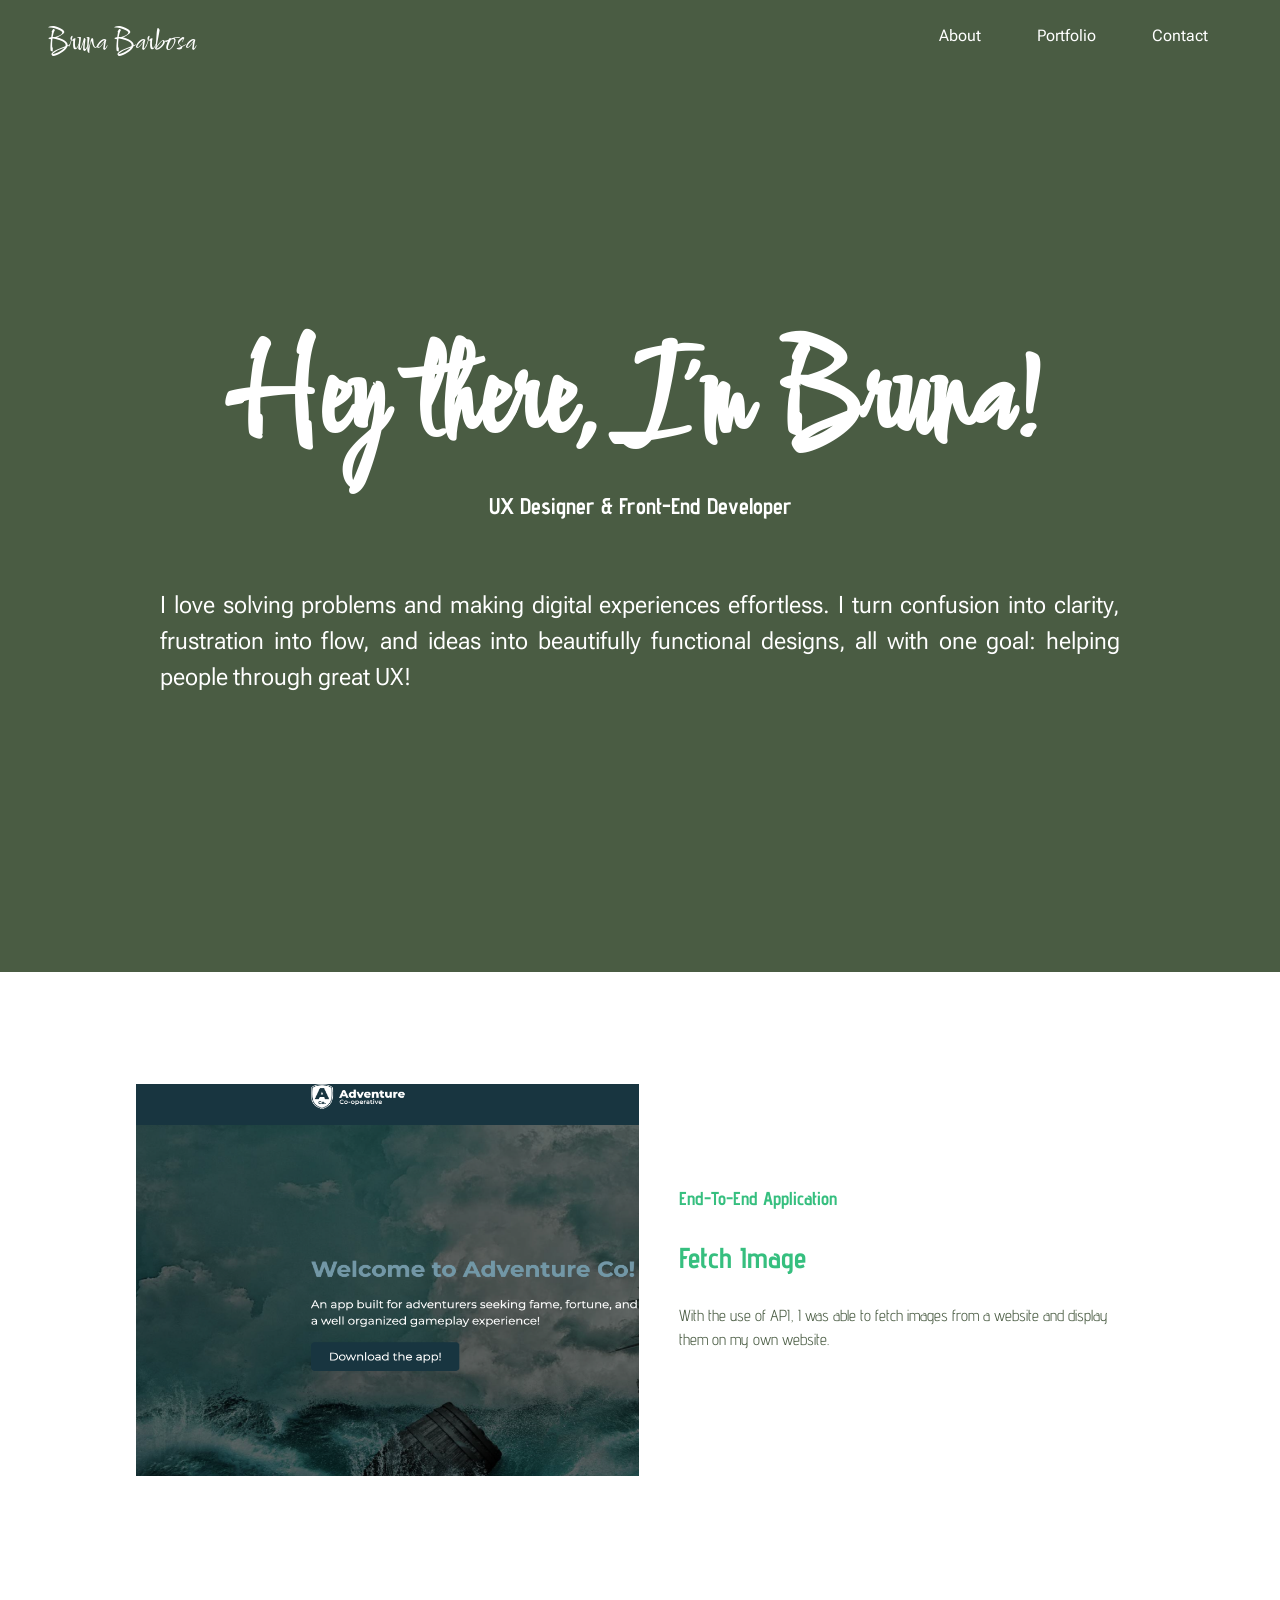
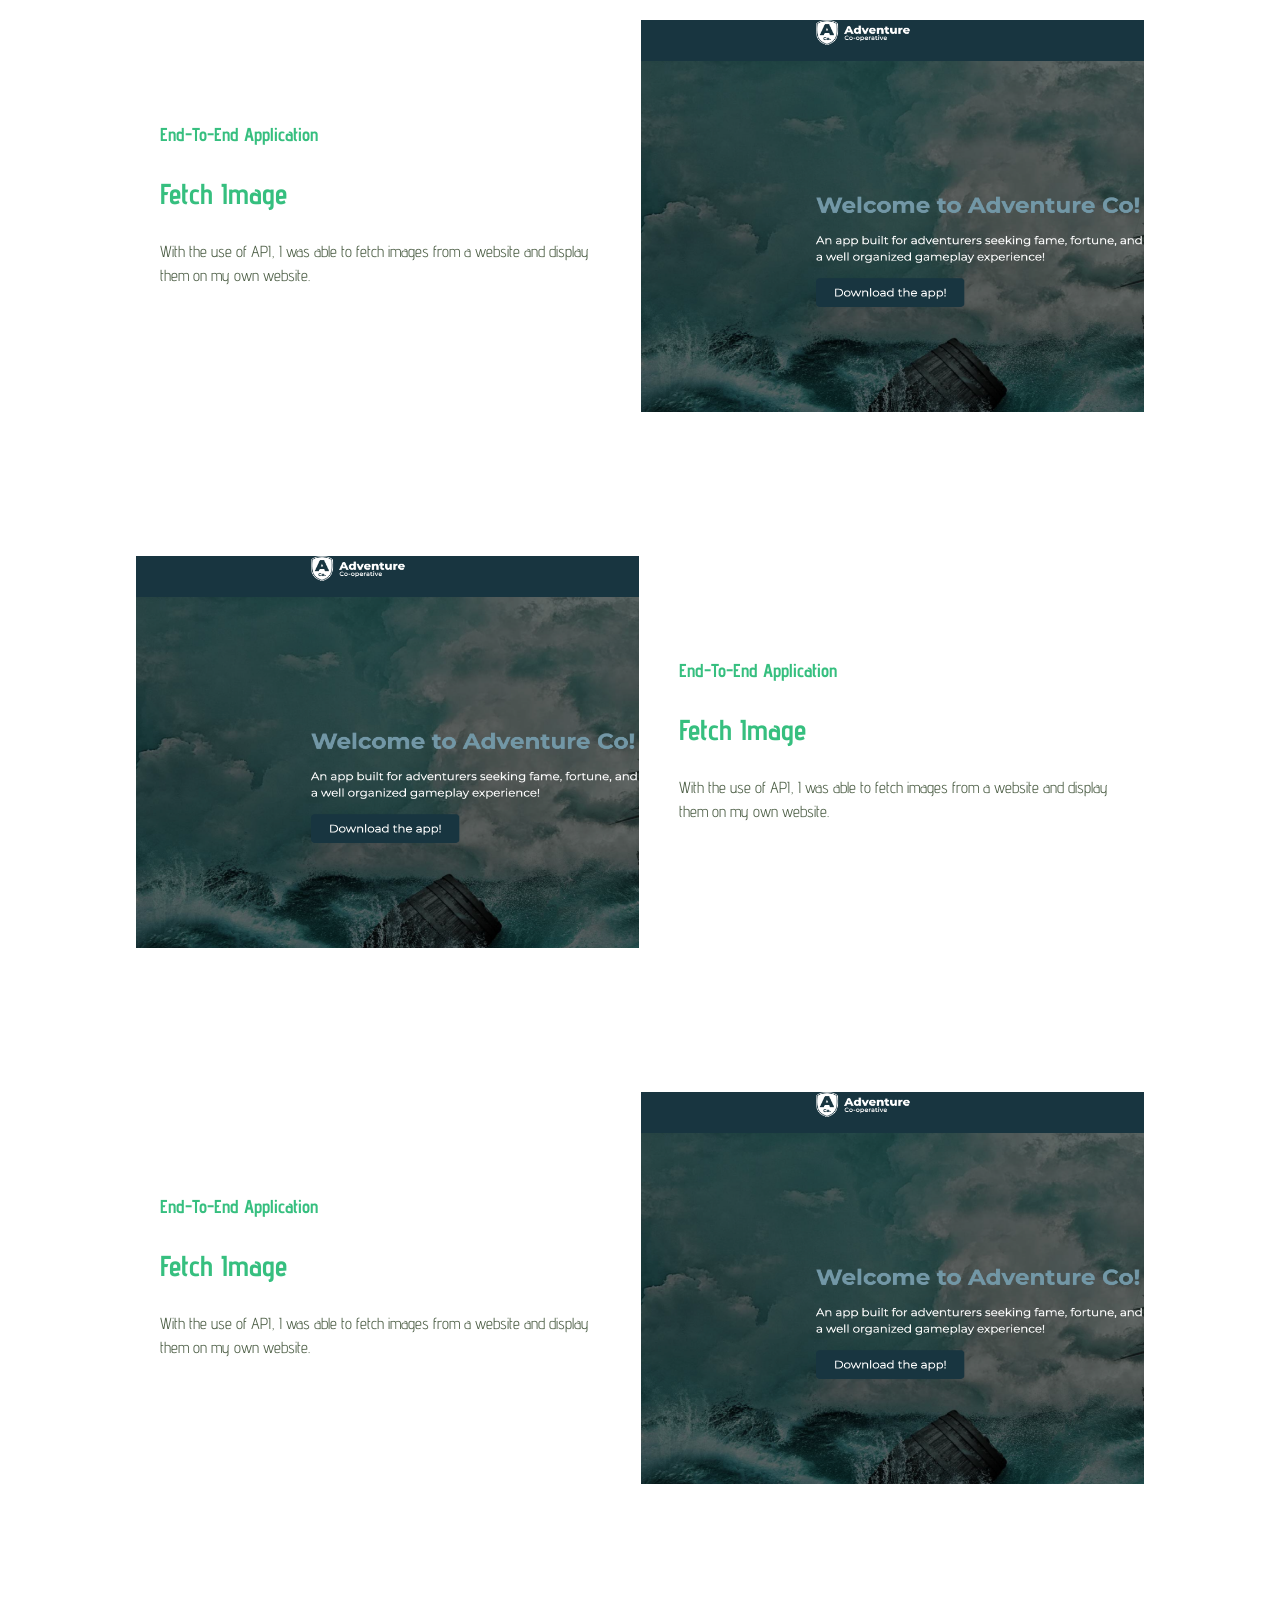
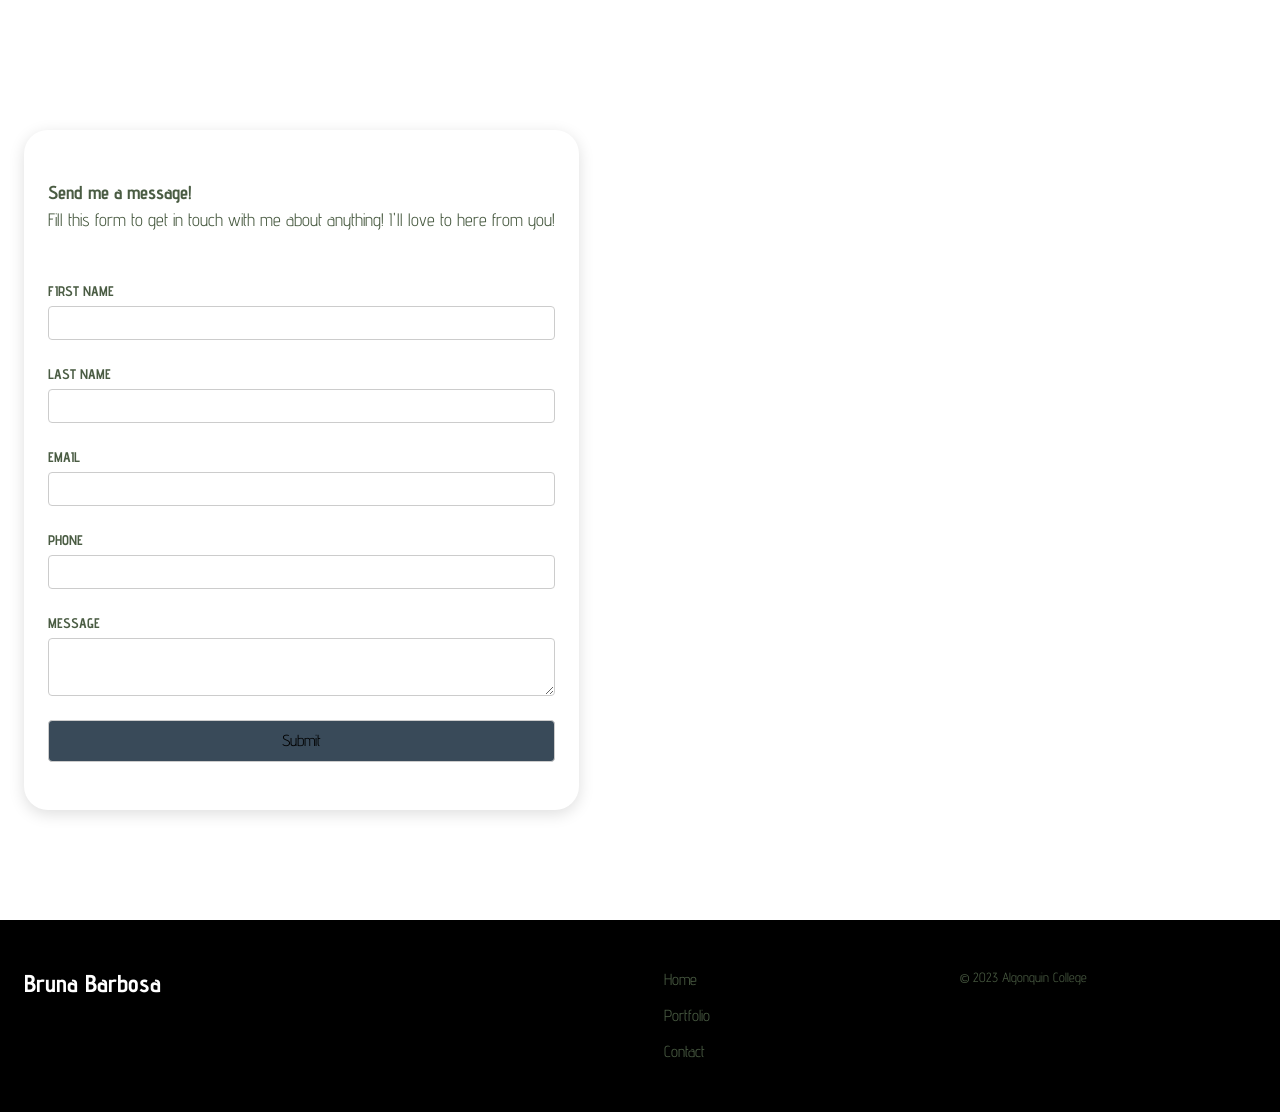
==== commit c04603a2: "Redesigning website" ====
--- a/index.html
+++ b/index.html
@@ -30,6 +30,9 @@
           <nav>
             <ul class="header__list">
               <li>
+                <a href="./index.html" class="header__link">About</a>
+              </li>
+              <li>
                 <a href="./index.html/projects" class="header__link"
                   >Portfolio</a
                 >
@@ -43,186 +46,72 @@
       <section class="banner banner--large">
         <div class="container">
           <div class="banner__content">
-            <h2 class="banner__title">Hi, I'm Bruna!</h2>
+            <h2 class="banner__title">Hey there, I'm Bruna!</h2>
+            <h3 class="banner__subtitle">UX Designer & Front-End Developer</h3>
             <p class="banner__text">
-              UX Designer and Front-End Developer with a background in Mobile Application Design & Development and Arts & Design. Driven to craft seamless, user-centric digital experiences that merge creativity with technology, enhancing usability and engagement. 
+              I love solving problems and making digital experiences effortless.
+              I turn confusion into clarity, frustration into flow, and ideas
+              into beautifully functional designs, all with one goal: helping
+              people through great UX!
             </p>
-          </div>
-          <div class="banner__img">
-            <img src="./images/bruninha-2.JPG" alt="picture of Bruna">
           </div>
         </div>
       </section>
 
-      <section class="card-group" id="languages">
+      <section class="projects">
         <div class="container">
-          <h1>Technologies</h1>
           <ul class="grid">
-            <li class="grid-card">
-              <div class="card">
-                <img class="card__img" src="./icons/html.svg" alt="html icon" />
+            <li class="card">
+              <a class="card" href="https://duar0029.github.io/Hybrid-7/">
+                <img class="card__img" src="./images/two-page.png" alt="#" />
                 <div class="card__info">
-                  <h2 class="card__title">HTML5</h2>
+                  <h3 class="card--details">End-To-End Application</h3>
+                  <h2 class="card__title">Fetch Image</h2>
                   <p class="card__text">
-                    Create responsive and interactive websites, utilizing
-                    semantic tags, and multimedia elements.
+                    With the use of API, I was able to fetch images from a
+                    website and display them on my own website.
                   </p>
                 </div>
-              </div>
+              </a>
             </li>
-            <li class="grid-card">
-              <div class="card">
-                <img class="card__img" src="./icons/css.svg" alt="css icon" />
+            <li class="card--reverse">
+              <a class="card--reverse" href="https://duar0029.github.io/Hybrid-7/">
+                <img class="card__img" src="./images/two-page.png" alt="#" />
                 <div class="card__info">
-                  <h2 class="card__title">CSS3</h2>
+                  <h3 class="card--details">End-To-End Application</h3>
+                  <h2 class="card__title">Fetch Image</h2>
                   <p class="card__text">
-                    Style and layout web content, leveraging selectors, and
-                    animations to create responsive websites.
+                    With the use of API, I was able to fetch images from a
+                    website and display them on my own website.
                   </p>
                 </div>
-              </div>
+              </a>
             </li>
-            <li class="grid-card">
-              <div class="card">
-                <img
-                  class="card__img"
-                  src="./icons/js.svg"
-                  alt="Javascript icon"
-                />
+             <li class="card">
+              <a class="card" href="https://duar0029.github.io/Hybrid-7/">
+                <img class="card__img" src="./images/two-page.png" alt="#" />
                 <div class="card__info">
-                  <h2 class="card__title">JavaScript</h2>
+                  <h3 class="card--details">End-To-End Application</h3>
+                  <h2 class="card__title">Fetch Image</h2>
                   <p class="card__text">
-                    Create interactive user experiences through event handling,
-                    DOM manipulation, and asynchronous programming."
+                    With the use of API, I was able to fetch images from a
+                    website and display them on my own website.
                   </p>
                 </div>
-              </div>
+              </a>
             </li>
-            <li class="grid-card">
-              <div class="card">
-                <img
-                  class="card__img"
-                  src="./icons/ai.svg"
-                  alt="Adobe Illustrator icon"
-                />
+            <li class="card--reverse">
+              <a class="card--reverse" href="https://duar0029.github.io/Hybrid-7/">
+                <img class="card__img" src="./images/two-page.png" alt="#" />
                 <div class="card__info">
-                  <h2 class="card__title">Adobe Illustrator</h2>
+                  <h3 class="card--details">End-To-End Application</h3>
+                  <h2 class="card__title">Fetch Image</h2>
                   <p class="card__text">
-                    Create vector graphics and illustrations, control over
-                    shapes, colors, and typography to bring creative visions to
-                    life with precision.
+                    With the use of API, I was able to fetch images from a
+                    website and display them on my own website.
                   </p>
                 </div>
-              </div>
-            </li>
-            <li class="grid-card">
-              <div class="card">
-                <img
-                  class="card__img"
-                  src="./icons/github.svg"
-                  alt="github icon"
-                />
-                <div class="card__info">
-                  <h2 class="card__title">GitHub</h2>
-                  <p class="card__text">
-                    Efficiently collaborate on projects, utilizing version
-                    control, pull requests, and issue tracking for seamless
-                    teamwork.
-                  </p>
-                </div>
-              </div>
-            </li>
-            <li class="grid-card">
-              <div class="card">
-                <img
-                  class="card__img"
-                  src="./icons/tailwindcss.svg"
-                  alt="tailwindcss icon"
-                />
-                <div class="card__info">
-                  <h2 class="card__title">Tailwind Css</h2>
-                  <p class="card__text">
-                    Able to develop responsive user interfaces, harnessing its
-                    utility-first methodology to efficiently create consistent
-                    web designs.
-                  </p>
-                </div>
-              </div>
-            </li>
-            <li class="grid-card">
-              <div class="card">
-                <img
-                  class="card__img"
-                  src="./icons/photoshop.svg"
-                  alt="photoshop icon"
-                />
-                <div class="card__info">
-                  <h2 class="card__title">Adobe Photoshop</h2>
-                  <p class="card__text">
-                    Manipulate and enhance images, utilizing a set of tools for
-                    retouching, color correction, and graphic composition.
-                  </p>
-                </div>
-              </div>
-            </li>
-          </ul>
-        </div>
-      </section>
-
-      <section class="container" id="projects">
-        <div class="card-group">
-          <h1>Portfolio</h1>
-          <ul class="card-grid">
-            <li class="grid-card">
-              <div class="card">
-                <a
-                  class="card"
-                  style="--bg-image: url('../images/APP.png')"
-                  href="https://www.figma.com/proto/wy61FBydofaCB5WBXFEt9e/Wireframes?page-id=1%3A5&type=design&node-id=270-2281&viewport=1409%2C983%2C0.52&t=BCJhr9bCCUDdV3FK-1&scaling=scale-down&starting-point-node-id=270%3A2281&mode=design"
-                >
-                  <div class="card__info">
-                    <h2 class="card__title">Shopping App</h2>
-                    <p class="card__text">
-                      Developed a shopping App focusing in the user experience
-                      and the easies way to buy products.
-                    </p>
-                  </div>
-                </a>
-              </div>
-            </li>
-            <li class="grid-card">
-              <div class="card">
-                <a
-                  class="card"
-                  style="--bg-image: url('../images/two-page.png')"
-                  href="https://duar0029.github.io/mad9013-project-two-page-site/"
-                >
-                  <div class="card__info">
-                    <h2 class="card__title">Two Page Site</h2>
-                    <p class="card__text">
-                      Created an interactive website with two pages, using HTML
-                      and CSS.
-                    </p>
-                  </div>
-                </a>
-              </div>
-            </li>
-            <li class="grid-card">
-              <div class="card">
-                <a
-                  class="card"
-                  style="--bg-image: url('../images/pixabay-fetch.png')"
-                  href="https://duar0029.github.io/Hybrid-7/"
-                >
-                  <div class="card__info">
-                    <h2 class="card__title">Fetch Image</h2>
-                    <p class="card__text">
-                      With the use of API, I was able to fetch images from a
-                      website and display them on my own website.
-                    </p>
-                  </div>
-                </a>
-              </div>
+              </a>
             </li>
           </ul>
         </div>
--- a/css/main.css
+++ b/css/main.css
@@ -1,11 +1,9 @@
 :root {
-  --Brand-Primary: #ba8e7a;
-  --Brand-Primary-Light: #efdfcc;
-  --Brand-Secondary: #d7a184;
-  --Brand-Secondary-Pale: #d4c2ad;
-  --Brand-Tertiary: #fff;
-  --Brand-Quaternary: #000;
-  --Brand-Accent: #66796b;
+  --Brand-Primary: #fff;
+  /* --Brand-Primary: #dad7ac; */
+  --Brand-Secondary: #000;
+  --Brand-Tertiary: #4a5c43;
+  --Brand-Accent: #2f7538;
   --Shadow: 0 0.25rem 0.75rem #0002;
   --Radius: 1em;
 }
@@ -112,8 +110,8 @@
 /* ---------- Containers ---------- */
 
 .container {
-  width: min(65em, 100%);
-  margin: 0 auto;
+  /* width: min(65em, 100%); */
+  /* margin: 0 auto; */
   padding-left: 1.5rem;
   padding-right: 1.5rem;
 }
@@ -167,22 +165,23 @@
 /* Navbar Styles */
 
 .header {
-  background-color: var(--Brand-Primary-Light);
+  background-color: var(--Brand-Tertiary);
   position: sticky;
   top: 0;
   color: #000;
+  /* box-shadow: 0 0.25rem 1rem #0002; */
+  /* border-bottom: 0.1rem solid var(--Brand-Accent); */
 }
 
 .header .container {
   display: flex;
   flex-direction: column;
   align-items: center;
-  gap: 1.5rem;
 }
 
 .header__title {
   padding-top: 1rem;
-  color: var(--Brand-Accent);
+  color: var(--Brand-Primary);
   text-decoration: none;
   font-family: "Comforter";
   font-size: 2.027rem;
@@ -199,7 +198,7 @@
 }
 
 .header__link {
-  color: var(--Brand-Quaternary);
+  color: var(--Brand-Primary);
   font-family: "Roboto Flex";
   text-decoration: none;
   align-items: center;
@@ -210,21 +209,23 @@
 
 .header__link:hover,
 .header__link:focus {
-  color: var(--Brand-Accent);
-  background-color: var(--Brand-Primary-Light);
+  color: var(--Brand-Primary);
+  border: 0.1rem solid var(--Brand-Primary);
+  /* background-color: var(--Brand-Primary-Light); */
 }
 
 .header__title:hover,
 .header__title:focus {
-  color: var(--Brand-Accent);
+  font-size: 2.986rem;
+  color: var(--Brand-Primary);
 }
 
 @media only screen and (min-width: 45em) {
   .header .container {
     flex-direction: row;
     justify-content: space-between;
-    padding-left: 1.5rem;
-    padding-right: 1.5rem;
+    padding-left: 3rem;
+    padding-right: 3rem;
   }
 
   .header__list {
@@ -247,28 +248,21 @@
 
 /* ---------- Banner ---------- */
 .banner {
-  /* background-image: linear-gradient(to bottom, #0009, #0009),
-    url(../images/Banner.jpg); */
+  background-color: var(--Brand-Tertiary);
   background-position: center;
   background-size: cover;
-
-  /* border-bottom: 0.5rem solid var(--Brand-Secondary-Pale); */
 }
 
 .banner .container {
   min-height: 50vh;
   display: flex;
-  flex-direction: column;
-  justify-content: center;
+  flex-direction: column-reverse;
+  justify-content: space-around;
   align-items: center;
   padding-top: 3rem;
   padding-bottom: 3rem;
 }
 
-.container {
-  gap: 3rem;
-}
-
 .banner__content {
   width: min(35em, 100%);
   display: flex;
@@ -278,40 +272,46 @@
 }
 
 .banner__title {
-  /* font-size: 2.986rem; */
-  font-family: "Roboto Flex";
+  font-size: 1.784rem;
+  font-family: "Comforter";
+  margin-bottom: auto;
   line-height: 1.3;
-  color: var(--Brand-Accent);
+  color: var(--Brand-Primary);
+}
+
+.banner__subtitle {
+  font-size: 1.424rem;
+  font-family: "Advent Pro", 400;
+  color: var(--Brand-Primary);
+  margin-bottom: 4rem;
 }
 
 .banner__text {
-  /* font-size: 1.15rem; */
+  font-size: 1.15rem;
   font-family: "Roboto Flex";
   text-align: justify;
-  color: var(--Brand-Quaternary);
-}
-
-.banner--large {
-  min-height: 100vh;
-  display: flex;
-  align-items: center;
-}
-
-.banner__img img {
-  max-width: 20.625rem;
-  max-height: 18.75rem;
+  color: var(--Brand-Primary);
+}
+
+/* .banner__img img {
+  max-width: 24.625rem;
+  max-height: 22.75rem;
   width: auto;
   height: auto;
   border-radius: 50%;
-}
+} */
 
 @media only screen and (min-width: 45em) {
-
+  .banner--large {
+    min-height: 100vh;
+    display: flex;
+    align-items: center;
+  }
   .banner .container {
     flex-direction: row;
   }
   .banner__title {
-    font-size: 2.069rem;
+    font-size: 4.069rem;
   }
   .banner__text,
   .btn--large {
@@ -319,19 +319,22 @@
   }
 
   .banner__img img {
-    max-width: 40.625rem;
-    max-height: 37.5rem;
+    max-width: 44.625rem;
+    max-height: 42.5rem;
   }
 }
 
 @media only screen and (min-width: 60em) {
+  .banner__content {
+    width: min(60em, 100%);
+  }
+
   .banner__title {
-    font-size: 2.444rem;
-  }
-
-  .banner__text,
-  .btn--large {
-    font-size: 1.25rem;
+    font-size: 7.896rem;
+  }
+
+  .banner__text {
+    font-size: 1.5rem;
   }
 }
 
@@ -377,87 +380,50 @@
 
 /* Card Groups */
 
-img {
-  width: 100%;
-  display: block;
-}
-
-.body--content {
-  background-color: var(--Brand-Primary-Light);
-  min-height: 100vh;
-}
-
-.card-group {
-  display: grid;
-  padding: 10rem 0;
-}
-
-.card-group h1 {
+.projects {
+  background-color: var(--Brand-Primary);
   color: var(--Brand-Tertiary);
-}
-
-h1 .card-group {
-  font-size: 1.728rem;
-  padding-bottom: 1rem;
+  padding: 5rem;
 }
 
 .grid {
-  display: grid;
-  gap: 1.5rem;
-  grid-template-columns: repeat(1, 1fr);
-  padding: 0;
-}
-
-.card-grid {
-  display: grid;
+  display: flex;
+  flex-direction: column;
+  align-items: center;
   gap: 1.5rem;
   padding: 1.5rem;
-}
-
-.grid-card {
-  background-color: var(--Brand-Secondary);
-  box-shadow: var(--Shadow);
-  border-radius: var(--Radius);
-  display: block;
+  text-decoration: none;
 }
 
 .card {
   display: flex;
   flex-direction: column;
-  container-type: inline-size;
-  color: var(--Brand-Tertiary);
-  text-decoration: none;
-  background-size: cover;
-  background-position: center;
-  border-radius: var(--Radius);
-  background-image: linear-gradient(to bottom, #0009, #0009), var(--bg-image);
-  border-top-right-radius: var(--Radius);
-  border-top-left-radius: var(--Radius);
-  overflow: hidden;
-  aspect-ratio: 4 / 6;
+  text-decoration: none;
+}
+
+.card--reverse {
+  display: flex;
+  flex-direction: column;
+  text-decoration: none;
 }
 
 .card:hover {
-  .btn {
-    background-color: var(--Brand-Primary-Light);
-  }
   color: var(--Brand-Secondary);
 }
 
+.card--reverse:hover {
+  color: var(--Brand-Secondary);
+}
+
 .card__img {
-  border-top-right-radius: var(--Radius);
-  border-top-left-radius: var(--Radius);
   padding: 0.5rem;
-  border-radius: var(--Radius);
-  overflow: hidden;
 }
 
 .card__info {
   padding: 2rem;
   display: flex;
-  align-items: flex-start;
-  flex-direction: column;
-  /* justify-content: ; */
+  align-items: center;
+  flex-direction: column;
 }
 
 .card__title {
@@ -470,48 +436,49 @@
 }
 
 @media only screen and (min-width: 45em) {
-  .card-group {
-    gap: 1.5rem;
-    padding-top: 6rem;
-  }
-
   .grid {
-    grid-template-columns: repeat(2, 1fr);
-  }
-
-  .card-grid {
-    grid-template-columns: repeat(2, 1fr);
+    gap: 8rem;
+  }
+
+  .card {
+    flex-direction: row;
+    justify-content: space-around;
+  }
+
+  .card--reverse {
+    flex-direction: row-reverse;
+    justify-content: space-around;
+  }
+
+  .card__img {
+    width: 42.5rem;
+    height: 25.5rem;
+  }
+
+  .card__info {
+    align-items: flex-start;
+    justify-content: center;
+    max-width: 50%;
   }
 
   .card__title {
     font-size: 1.602rem;
   }
-
-  h1 {
-    font-size: 2.074rem;
-  }
 }
 
 @media only screen and (min-width: 60em) {
-  .card-group {
-    gap: 1.5rem;
-    padding-top: 6rem;
-  }
-
-  .grid {
-    grid-template-columns: repeat(3, 1fr);
-  }
-
-  .card-grid {
-    grid-template-columns: repeat(3, 1fr);
+  .card {
+    flex-direction: row;
+    justify-content: space-around;
+  }
+
+  .card--reverse {
+    flex-direction: row-reverse;
+    justify-content: space-around;
   }
 
   .card__title {
     font-size: 1.802rem;
-  }
-
-  h1 {
-    font-size: 2.488rem;
   }
 }
 
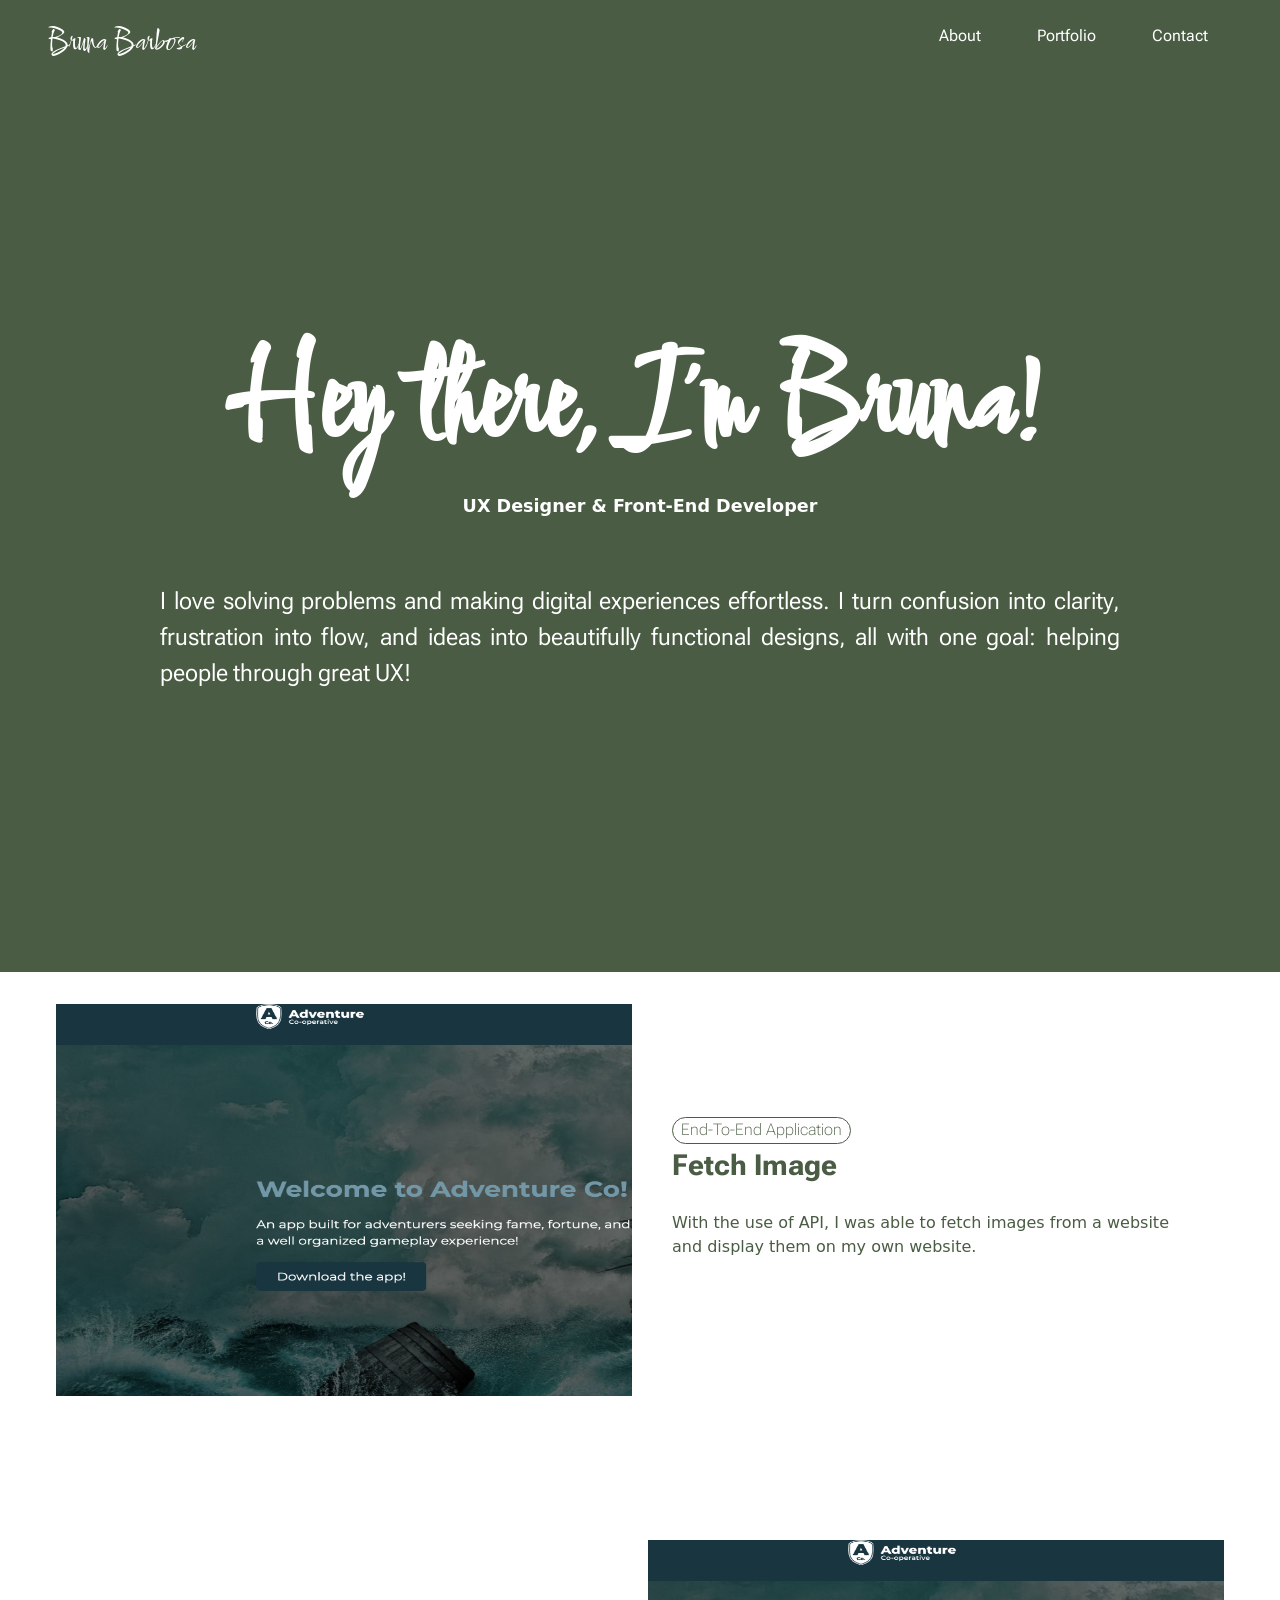
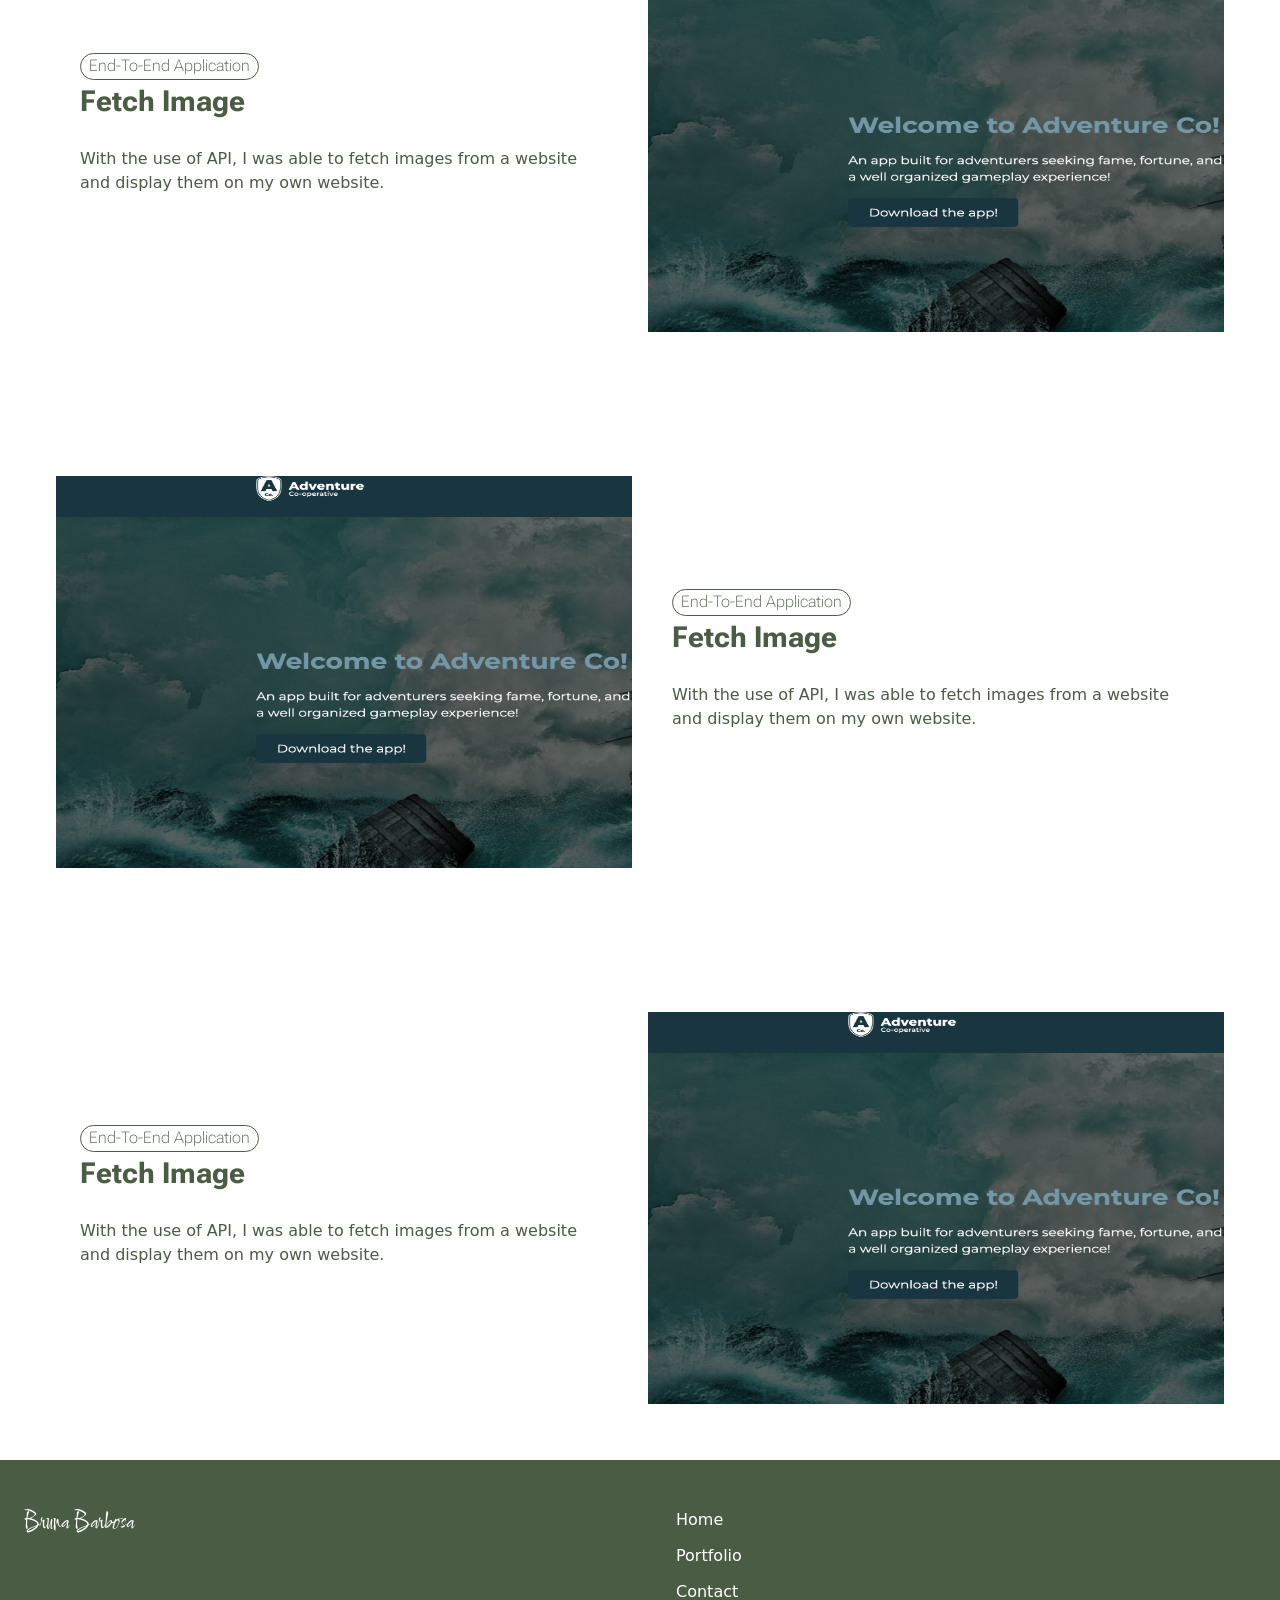
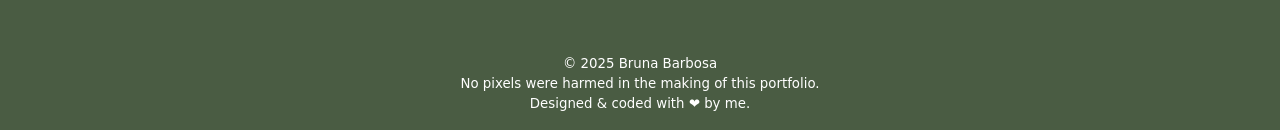
==== commit 6ba4f0e8: "Footer updates" ====
--- a/index.html
+++ b/index.html
@@ -4,12 +4,6 @@
     <meta charset="UTF-8" />
     <meta name="viewport" content="width=device-width, initial-scale=1.0" />
     <title>Bruna Barbosa</title>
-    <link rel="preconnect" href="https://fonts.googleapis.com" />
-    <link rel="preconnect" href="https://fonts.gstatic.com" crossorigin />
-    <link
-      href="https://fonts.googleapis.com/css2?family=Advent+Pro:ital,wght@0,100;0,400;0,700;1,100;1,400;1,700&family=Rubik:ital,wght@0,400;0,700;1,400;1,700&display=swap"
-      rel="stylesheet"
-    />
     <link rel="preconnect" href="https://fonts.googleapis.com" />
     <link rel="preconnect" href="https://fonts.gstatic.com" crossorigin />
     <link
@@ -75,7 +69,10 @@
               </a>
             </li>
             <li class="card--reverse">
-              <a class="card--reverse" href="https://duar0029.github.io/Hybrid-7/">
+              <a
+                class="card--reverse"
+                href="https://duar0029.github.io/Hybrid-7/"
+              >
                 <img class="card__img" src="./images/two-page.png" alt="#" />
                 <div class="card__info">
                   <h3 class="card--details">End-To-End Application</h3>
@@ -87,7 +84,7 @@
                 </div>
               </a>
             </li>
-             <li class="card">
+            <li class="card">
               <a class="card" href="https://duar0029.github.io/Hybrid-7/">
                 <img class="card__img" src="./images/two-page.png" alt="#" />
                 <div class="card__info">
@@ -101,7 +98,10 @@
               </a>
             </li>
             <li class="card--reverse">
-              <a class="card--reverse" href="https://duar0029.github.io/Hybrid-7/">
+              <a
+                class="card--reverse"
+                href="https://duar0029.github.io/Hybrid-7/"
+              >
                 <img class="card__img" src="./images/two-page.png" alt="#" />
                 <div class="card__info">
                   <h3 class="card--details">End-To-End Application</h3>
@@ -117,75 +117,35 @@
         </div>
       </section>
 
-      <section class="sign-up">
+      <footer class="footer">
         <div class="container">
-          <div class="sign-up__wrap">
-            <form action="#" class="sign-up__form">
-              <div class="form-unit full">
-                <h1 class="sign-up__title">Send me a message!</h1>
-                <p>
-                  Fill this form to get in touch with me about anything! I'll
-                  love to here from you!
-                </p>
-              </div>
+          <div class="footer__first--line">
+            <a href="/" class="footer__logo">
+              <span class="footer__title">Bruna Barbosa</span>
+            </a>
 
-              <div class="form-unit">
-                <label for="fName">First Name</label>
-                <input type="text" id="fName" name="fName" />
-              </div>
+            <nav class="footer__nav">
+              <ul class="footer__list">
+                <li><a href="./index.html" class="footer__link">Home</a></li>
+                <li>
+                  <a href="./portfolio.html" class="footer__link">Portfolio</a>
+                </li>
+                <li>
+                  <a href="./contact.html" class="footer__link">Contact</a>
+                </li>
+              </ul>
+            </nav>
+          </div>
 
-              <div class="form-unit">
-                <label for="lName">Last Name</label>
-                <input type="text" id="lName" name="lName" />
-              </div>
-
-              <div class="form-unit">
-                <label for="email">Email</label>
-                <input type="text" id="email" name="email" />
-              </div>
-
-              <div class="form-unit">
-                <label for="tel">Phone</label>
-                <input type="text" id="tel" name="tel" />
-              </div>
-
-              <div class="form-unit full">
-                <label for="message">Message</label>
-                <textarea
-                  type="text"
-                  id="message"
-                  name="message"
-                  required
-                ></textarea>
-              </div>
-
-              <div class="form-unit full">
-                <input class="btn" type="submit" value="Submit" />
-              </div>
-            </form>
+          <div class="footer__info">
+            <small class="footer__copyright"> &copy; 2025 Bruna Barbosa </small>
+            <small class="footer__copyright">
+              No pixels were harmed in the making of this portfolio.
+            </small>
+            <small class="footer__copyright">Designed & coded with ❤️ by me.</small>
           </div>
         </div>
-      </section>
+      </footer>
     </section>
-
-    <footer class="footer">
-      <div class="container">
-        <a href="/" class="footer__logo">
-          <span class="footer__title">Bruna Barbosa</span>
-        </a>
-
-        <nav class="footer__nav">
-          <ul class="footer__list">
-            <li><a href="./index.html" class="footer__link">Home</a></li>
-            <li>
-              <a href="./portfolio.html" class="footer__link">Portfolio</a>
-            </li>
-            <li><a href="./contact.html" class="footer__link">Contact</a></li>
-          </ul>
-        </nav>
-
-        <small class="footer__copyright"> &copy; 2023 Algonquin College </small>
-      </div>
-    </footer>
   </body>
 </html>
--- a/css/main.css
+++ b/css/main.css
@@ -272,7 +272,7 @@
 }
 
 .banner__title {
-  font-size: 1.784rem;
+  font-size: 3rem;
   font-family: "Comforter";
   margin-bottom: auto;
   line-height: 1.3;
@@ -280,26 +280,18 @@
 }
 
 .banner__subtitle {
-  font-size: 1.424rem;
+  font-size: 1.1rem;
   font-family: "Advent Pro", 400;
   color: var(--Brand-Primary);
   margin-bottom: 4rem;
 }
 
 .banner__text {
-  font-size: 1.15rem;
+  font-size: 1rem;
   font-family: "Roboto Flex";
   text-align: justify;
   color: var(--Brand-Primary);
 }
-
-/* .banner__img img {
-  max-width: 24.625rem;
-  max-height: 22.75rem;
-  width: auto;
-  height: auto;
-  border-radius: 50%;
-} */
 
 @media only screen and (min-width: 45em) {
   .banner--large {
@@ -383,7 +375,7 @@
 .projects {
   background-color: var(--Brand-Primary);
   color: var(--Brand-Tertiary);
-  padding: 5rem;
+  /* padding: 5rem; */
 }
 
 .grid {
@@ -422,17 +414,39 @@
 .card__info {
   padding: 2rem;
   display: flex;
+  flex-wrap: no-wrap;
   align-items: center;
   flex-direction: column;
 }
 
+.card--details {
+  font-family: "Roboto Flex";
+  text-align: center;
+  font-weight: 100;
+  font-size: 1.02rem;
+  margin-bottom: 0;
+  border: 0.08rem solid var(--Brand-Tertiary);
+  padding: 0 1rem;
+  border-radius: var(--Radius);
+  color: var(--Brand-Tertiary);
+}
+
 .card__title {
+  font-family: "Roboto Flex";
+  text-align: center;
+  color: var(--Brand-Tertiary);
   font-size: 1.424rem;
 }
 
 .card__text {
   color: var(--Brand-Tertiary);
-  display: block;
+  display: flex;
+  text-align: center;
+}
+
+.card__button {
+  border-radius: var(--Radius);
+
 }
 
 @media only screen and (min-width: 45em) {
@@ -461,8 +475,18 @@
     max-width: 50%;
   }
 
+  .card--details {
+    align-items: flex-start;
+    margin: 0;
+    padding: 0 0.5rem;
+  }
+
   .card__title {
     font-size: 1.602rem;
+  }
+
+  .card__text {
+    text-align: left;
   }
 }
 
@@ -477,100 +501,50 @@
     justify-content: space-around;
   }
 
+    .card__info {
+    align-items: flex-start;
+    justify-content: center;
+    max-width: 50%;
+  }
+
+   .card--details {
+    align-items: flex-start;
+    margin: 0;
+    padding: 0 0.5rem;
+  }
+
   .card__title {
     font-size: 1.802rem;
   }
 }
 
-/* ---------- Sign Up Form ---------- */
-
-.sign-up {
-  background-color: var(--color-secondary);
-  min-height: 100vh;
-  display: flex;
-  align-items: center;
-  padding: 3rem 0;
-}
-
-.sign-up__wrap {
-  background-color: var(--Brand-Primary-Light);
-  border-radius: 1.5rem;
-  box-shadow: 0 0.25rem 1rem #0002;
-  overflow: hidden;
-  display: grid;
-  --cols: 1;
-  grid-template-columns: repeat(var(--cols), 1fr);
-}
-
-.sign-up__form {
-  padding: 3rem 1.5rem;
-  display: grid;
-  --cols: 1;
-  grid-template-columns: repeat(var(--cols), 1fr);
-  gap: 1.5rem;
-}
-
-.sign-up__form p {
-  font-size: 1em;
-  color: var(--Brand-Tertiary);
-}
-
-.form-unit .full {
-  grid-column: 1 / -1;
-}
-
-.sign-up__title {
-  margin-bottom: 0;
-  color: var(--Brand-Tertiary);
-}
-
-input,
-textarea {
-  display: block;
-  width: 100%;
-  padding: 0.25rem;
-  border: 0.0625rem solid #ccc;
-  border-radius: 0.25rem;
-}
-
-label {
-  display: block;
-  width: 100%;
-  font-size: 0.875rem;
-  font-weight: bold;
-  text-transform: uppercase;
-  margin-bottom: 0.25rem;
-  color: var(--Brand-Tertiary);
-}
-
-@media only screen and (min-width: 45em) {
-  .contact-info {
-    grid-template-columns: repeat(2, 1fr);
-  }
-
-  .sign-up__form p {
-    font-size: 1.125em;
-  }
-}
-
 /* Footer Styles */
 
 .footer {
-  background-color: var(--Brand-Secondary);
-  color: var(--Brand-Tertiary);
+  background-color: var(--Brand-Tertiary);
+  color: var(--Brand-Primary);
 }
 
 .footer .container {
   padding-top: 3rem;
-  padding-bottom: 3rem;
-  display: flex;
-  flex-direction: column;
+  padding-bottom: 1rem;
+  display: flex;
+  flex-direction: column;
+  justify-content: space-between;
   gap: 1.5rem;
+  height: 30vh;
+}
+
+.footer__first--line {
+  display: flex;
+  flex-direction: row;
+  justify-content: space-around;
+  gap: 1.5rem;
 }
 
 .footer__logo {
   display: flex;
-  gap: 0.75rem;
+  gap: 1rem;
   align-items: center;
   color: #fff;
   text-decoration: none;
@@ -581,14 +555,10 @@
   color: var(--Brand-Secondary-Pale);
 }
 
-.footer__icon {
-  width: 4rem;
-}
-
 .footer__title {
   font-size: 1.525rem;
-  font-weight: bold;
   line-height: 1.3;
+  font-family: "Comforter";
 }
 
 .footer__list {
@@ -602,7 +572,7 @@
 }
 
 .footer__link {
-  color: var(--Brand-Tertiary);
+  color: var(--Brand-Primary);
   text-decoration: none;
 }
 
@@ -611,19 +581,23 @@
   color: var(--Brand-Secondary-Pale);
 }
 
+.footer__info {
+  display: flex;
+  flex-direction: column;
+  text-align: center;
+  justify-content: flex-end;
+}
+
 @media only screen and (min-width: 45em) {
-  .footer .container {
+  .footer__logo {
+    flex: 1 0;
+    align-items: flex-start;
+  }
+
+  .footer__nav {
+    flex: 1 0;
+    /* gap: 3rem; */
+    display: flex;
     flex-direction: row;
-    justify-content: space-between;
-  }
-
-  .footer__logo {
-    flex: 2 0;
-    align-items: flex-start;
-  }
-
-  .footer__nav,
-  .footer__copyright {
-    flex: 1 0;
-  }
-}
+  }
+}
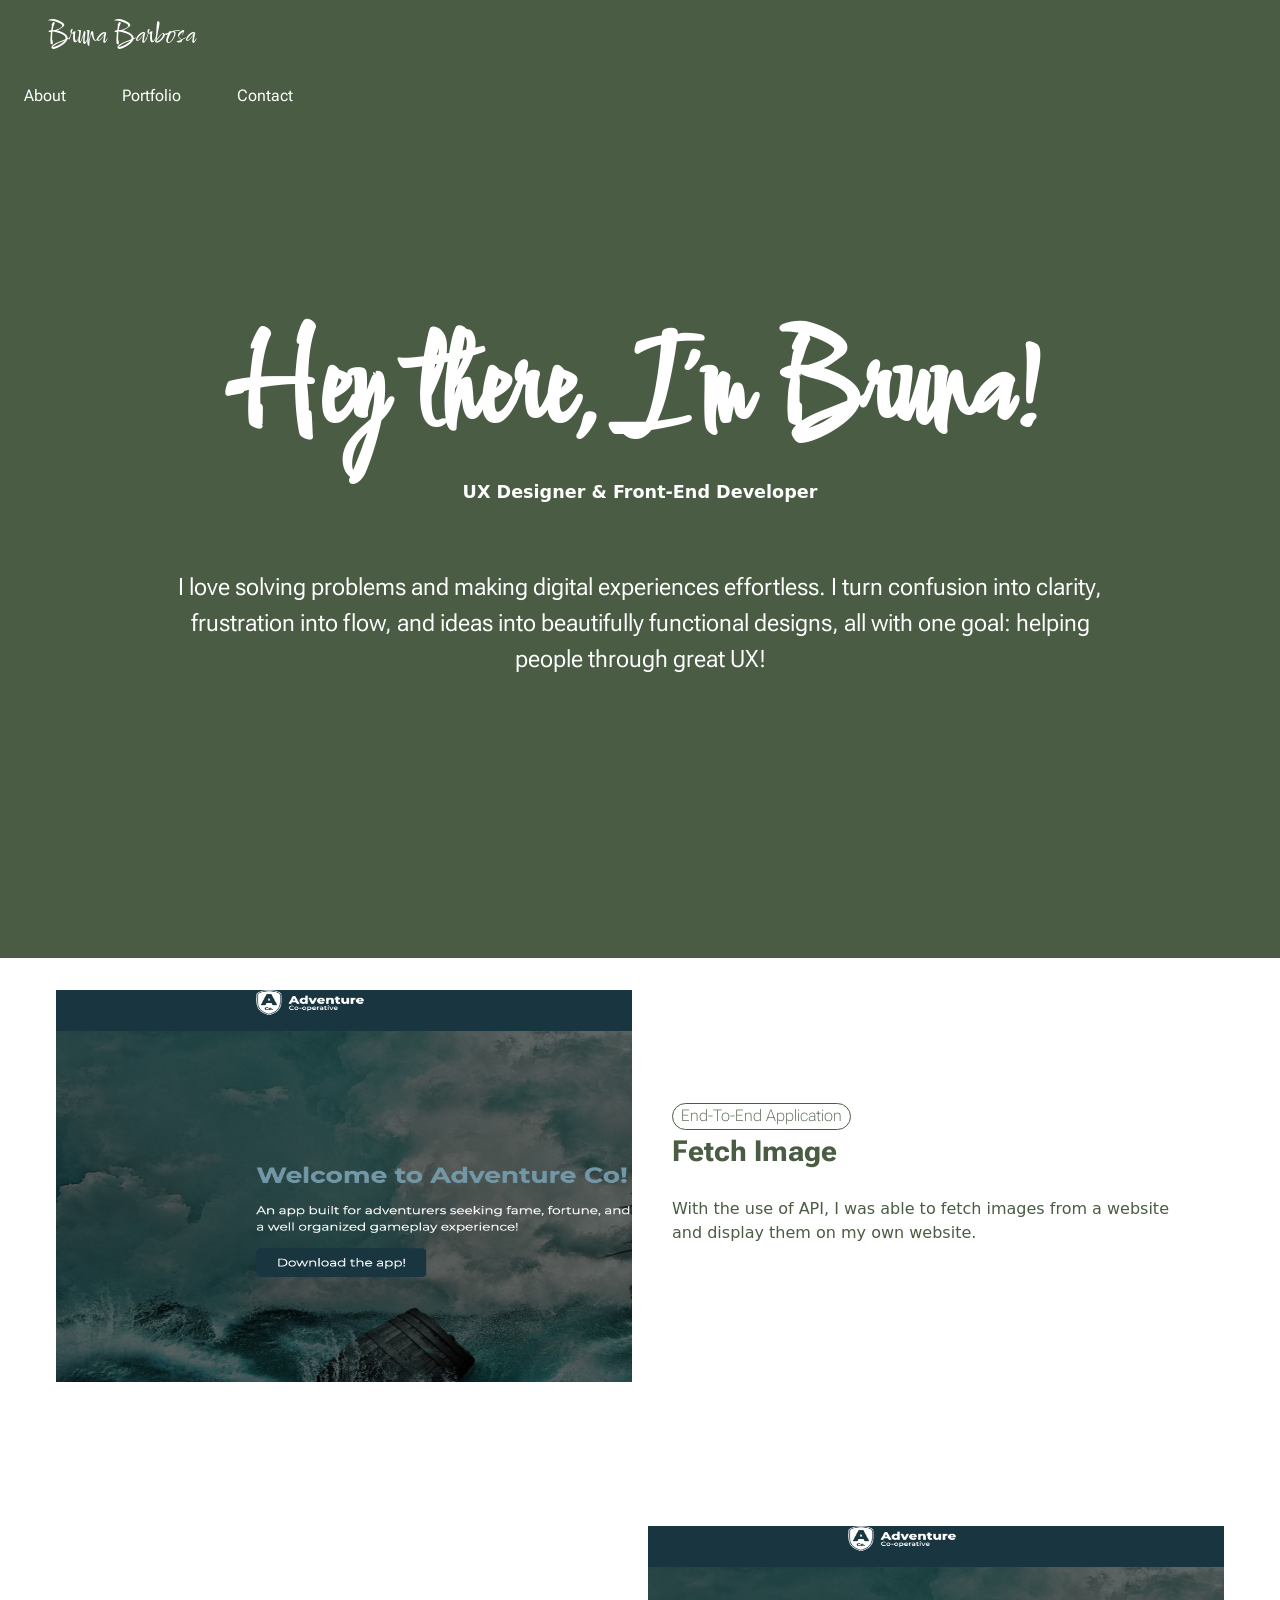
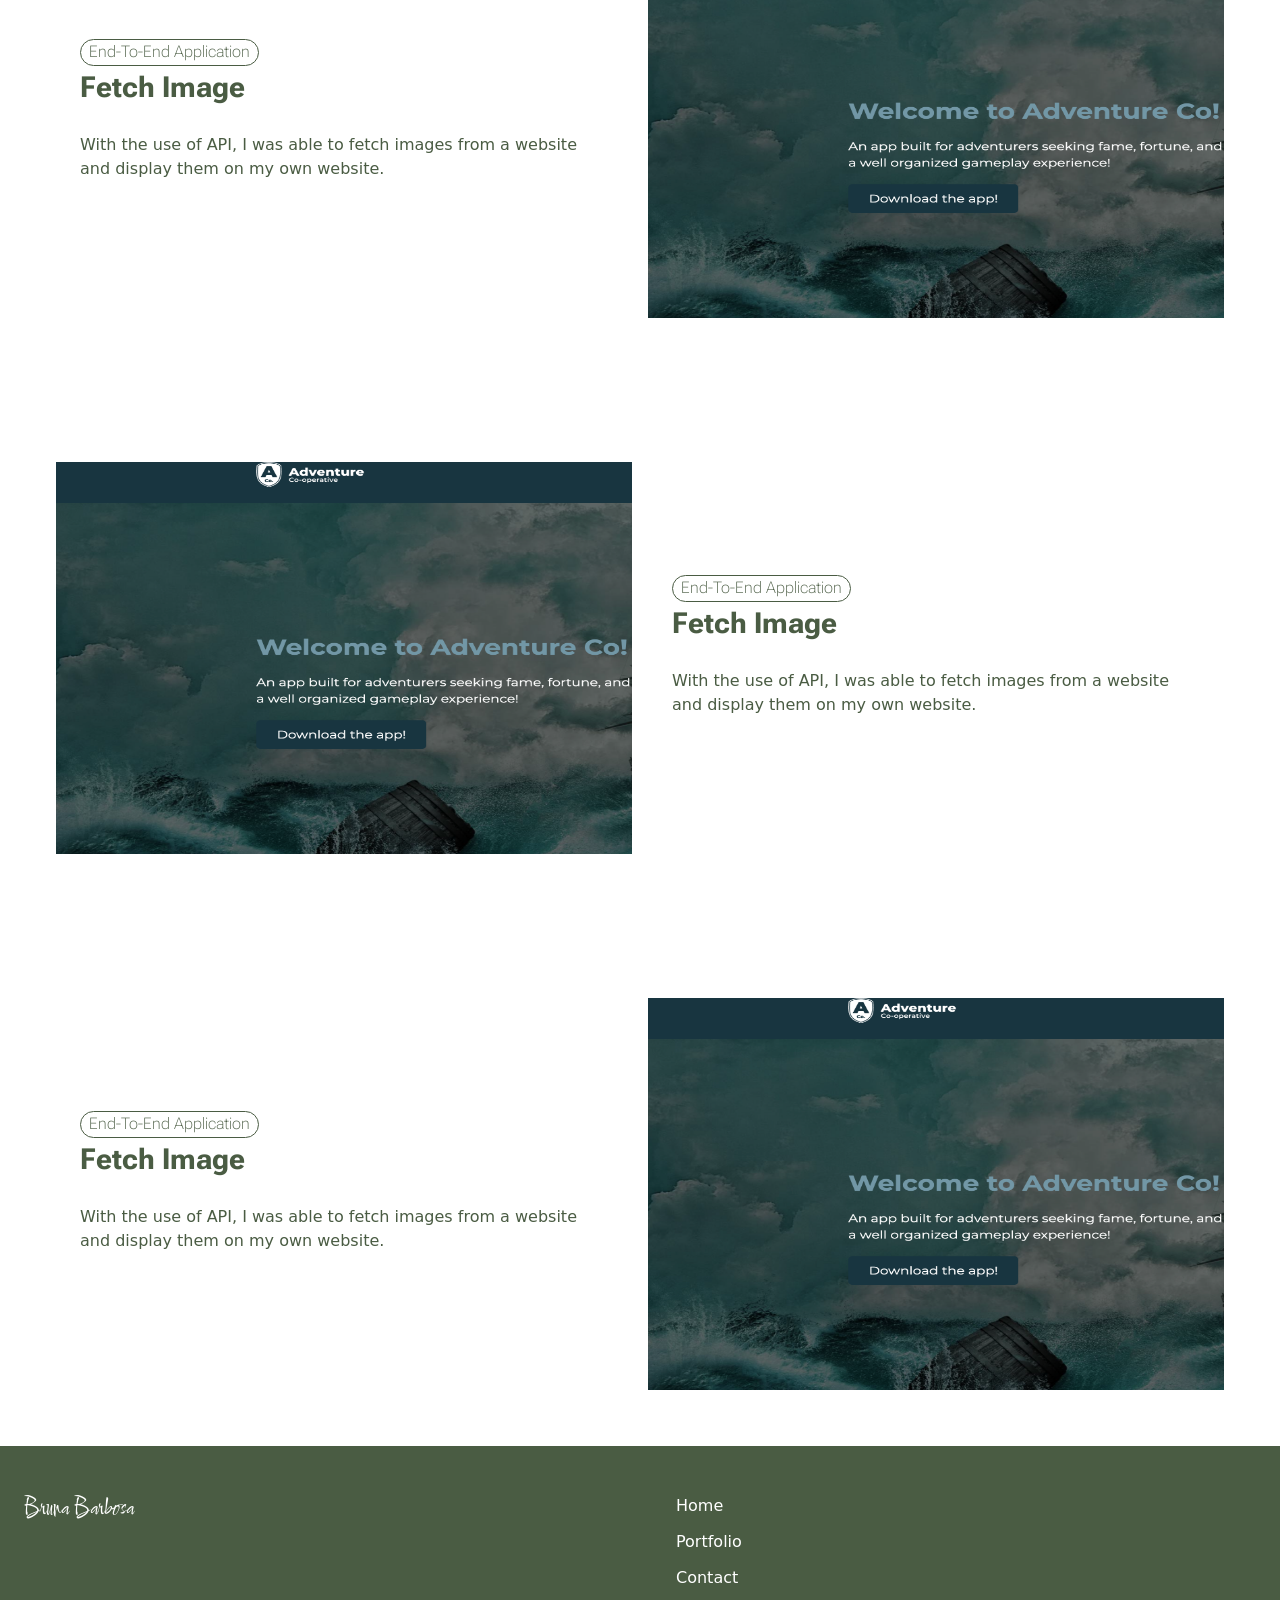
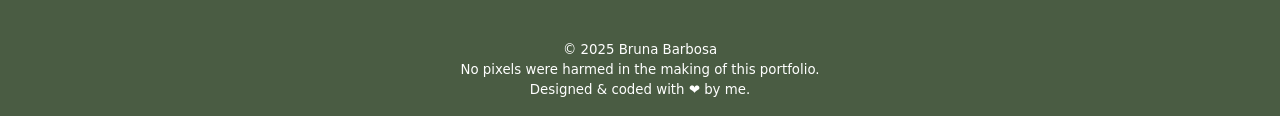
==== commit a67c6bf9: "hamburger menu 4 mobile" ====
--- a/index.html
+++ b/index.html
@@ -15,14 +15,16 @@
       rel="stylesheet"
     />
     <link rel="stylesheet" href="./css/main.css" />
+    <script type="module" src="./js/main.js"></script>
   </head>
   <body>
     <section class="body--content">
       <header class="header">
         <div class="container">
           <a href="./index.html" class="header__title">Bruna Barbosa</a>
+          <button class="hamburger" id="hamburger">☰</button>
           <nav>
-            <ul class="header__list">
+            <ul class="header__list" id="header__list">
               <li>
                 <a href="./index.html" class="header__link">About</a>
               </li>
@@ -142,7 +144,9 @@
             <small class="footer__copyright">
               No pixels were harmed in the making of this portfolio.
             </small>
-            <small class="footer__copyright">Designed & coded with ❤️ by me.</small>
+            <small class="footer__copyright"
+              >Designed & coded with ❤️ by me.</small
+            >
           </div>
         </div>
       </footer>
--- a/css/main.css
+++ b/css/main.css
@@ -175,7 +175,8 @@
 
 .header .container {
   display: flex;
-  flex-direction: column;
+  flex-direction: row;
+  justify-content: space-between;
   align-items: center;
 }
 
@@ -188,12 +189,34 @@
   line-height: 1.3;
 }
 
+.hamburger {
+  position: absolute;
+  right: 1rem;
+  display: block; /* Show button on mobile */
+  font-size: 2rem;
+  background: none;
+  border: none;
+  cursor: pointer;
+  color: var(--Brand-Primary);
+  transition: transform 0.3s ease-in-out;
+}
+
+.header__list.active {
+  display: flex; /* Show when active */
+  flex-direction: column;
+  background-color: var(--Brand-Tertiary);
+}
+
 .header__list {
+  display: none;
+  top: 60px;
+  left: 0;
+  text-align: center;
   padding: 0;
   margin: 0;
+  position: absolute;
   list-style-type: none;
   flex-direction: column;
-  display: block;
   width: 100%;
 }
 
@@ -228,6 +251,10 @@
     padding-right: 3rem;
   }
 
+  .hamburger {
+    display: none;
+  }
+
   .header__list {
     display: flex;
     flex-direction: row;
@@ -275,6 +302,7 @@
   font-size: 3rem;
   font-family: "Comforter";
   margin-bottom: auto;
+  text-align: center;
   line-height: 1.3;
   color: var(--Brand-Primary);
 }
@@ -289,7 +317,7 @@
 .banner__text {
   font-size: 1rem;
   font-family: "Roboto Flex";
-  text-align: justify;
+  text-align: center;
   color: var(--Brand-Primary);
 }
 
@@ -446,7 +474,6 @@
 
 .card__button {
   border-radius: var(--Radius);
-
 }
 
 @media only screen and (min-width: 45em) {
@@ -501,13 +528,13 @@
     justify-content: space-around;
   }
 
-    .card__info {
+  .card__info {
     align-items: flex-start;
     justify-content: center;
     max-width: 50%;
   }
 
-   .card--details {
+  .card--details {
     align-items: flex-start;
     margin: 0;
     padding: 0 0.5rem;
@@ -567,7 +594,7 @@
   border-left: 0.125rem solid var(--Brand-Secondary-Pale);
   list-style-type: none;
   display: flex;
-  flex-direction: column;
+  flex-direction: row;
   gap: 0.75rem;
 }
 
@@ -594,10 +621,11 @@
     align-items: flex-start;
   }
 
+  .footer__list {
+    flex-direction: column;
+  }
+
   .footer__nav {
     flex: 1 0;
-    /* gap: 3rem; */
-    display: flex;
-    flex-direction: row;
-  }
-}
+  }
+}
